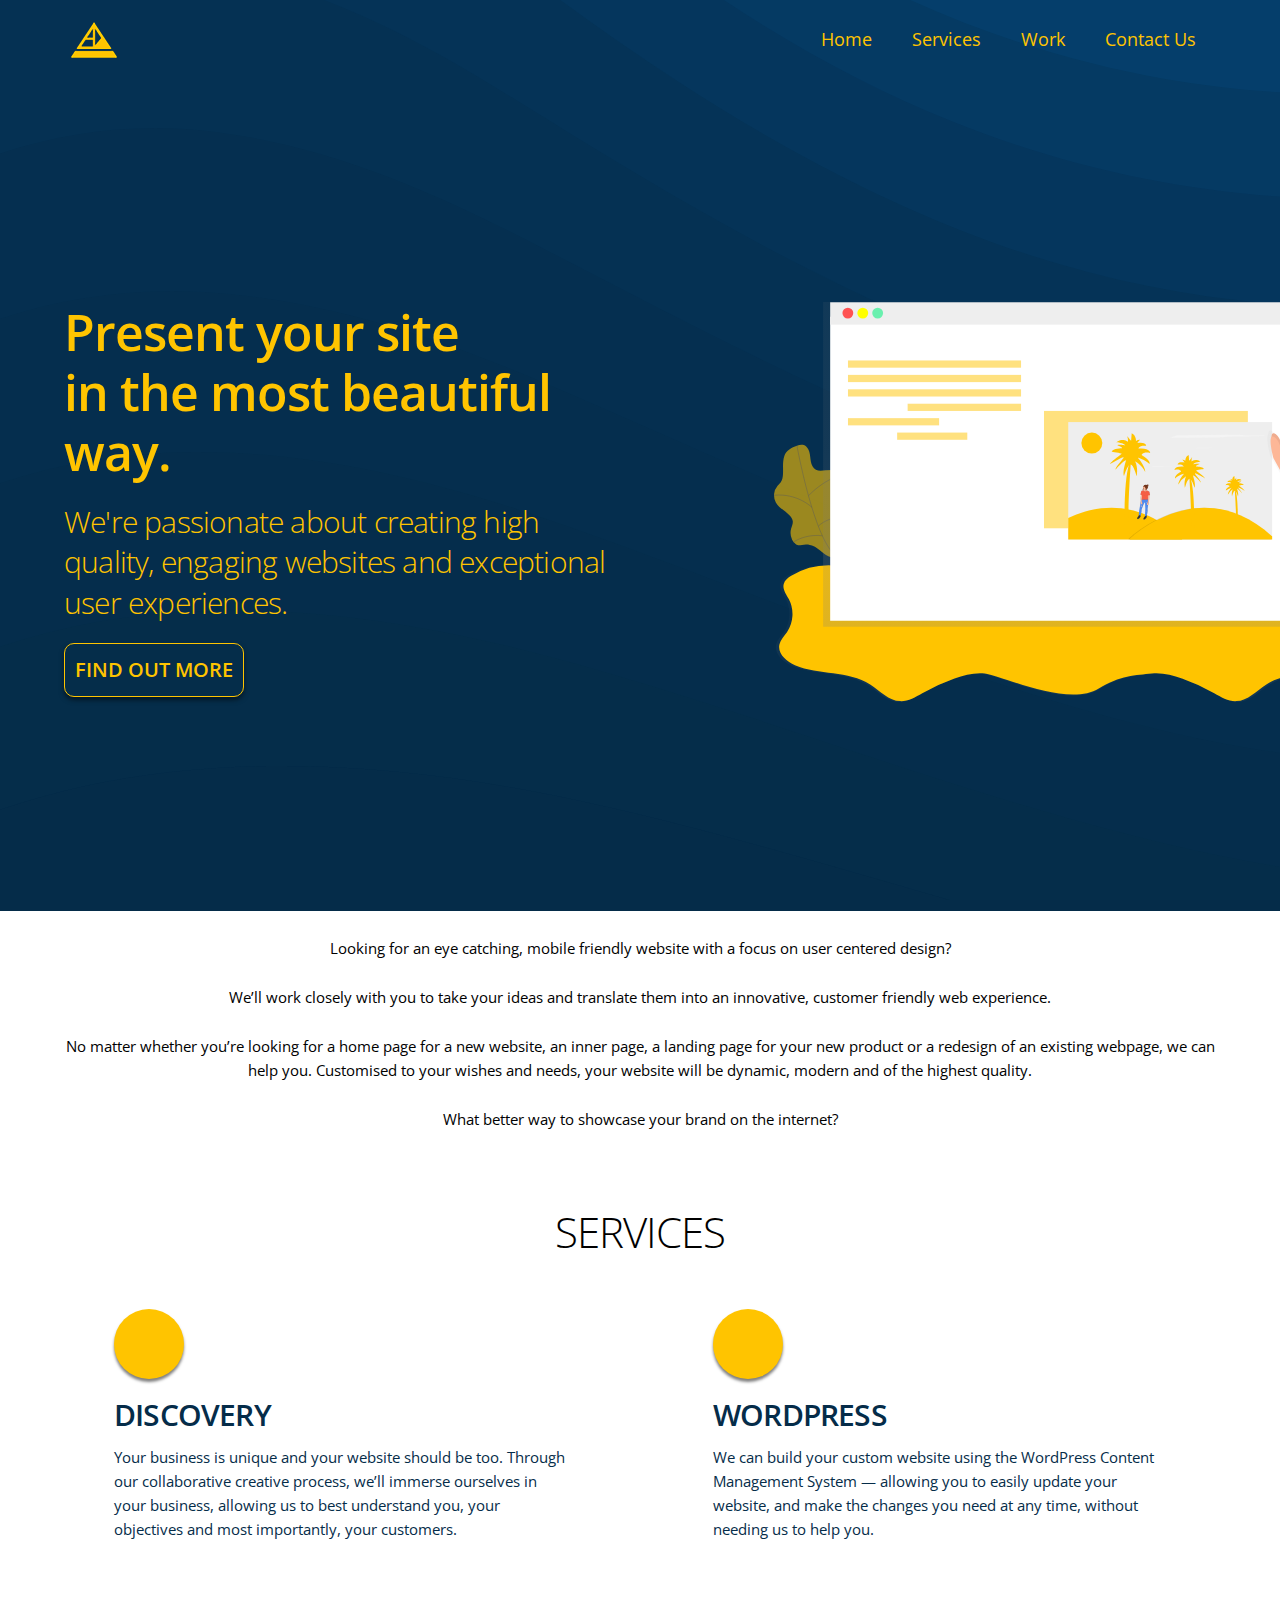
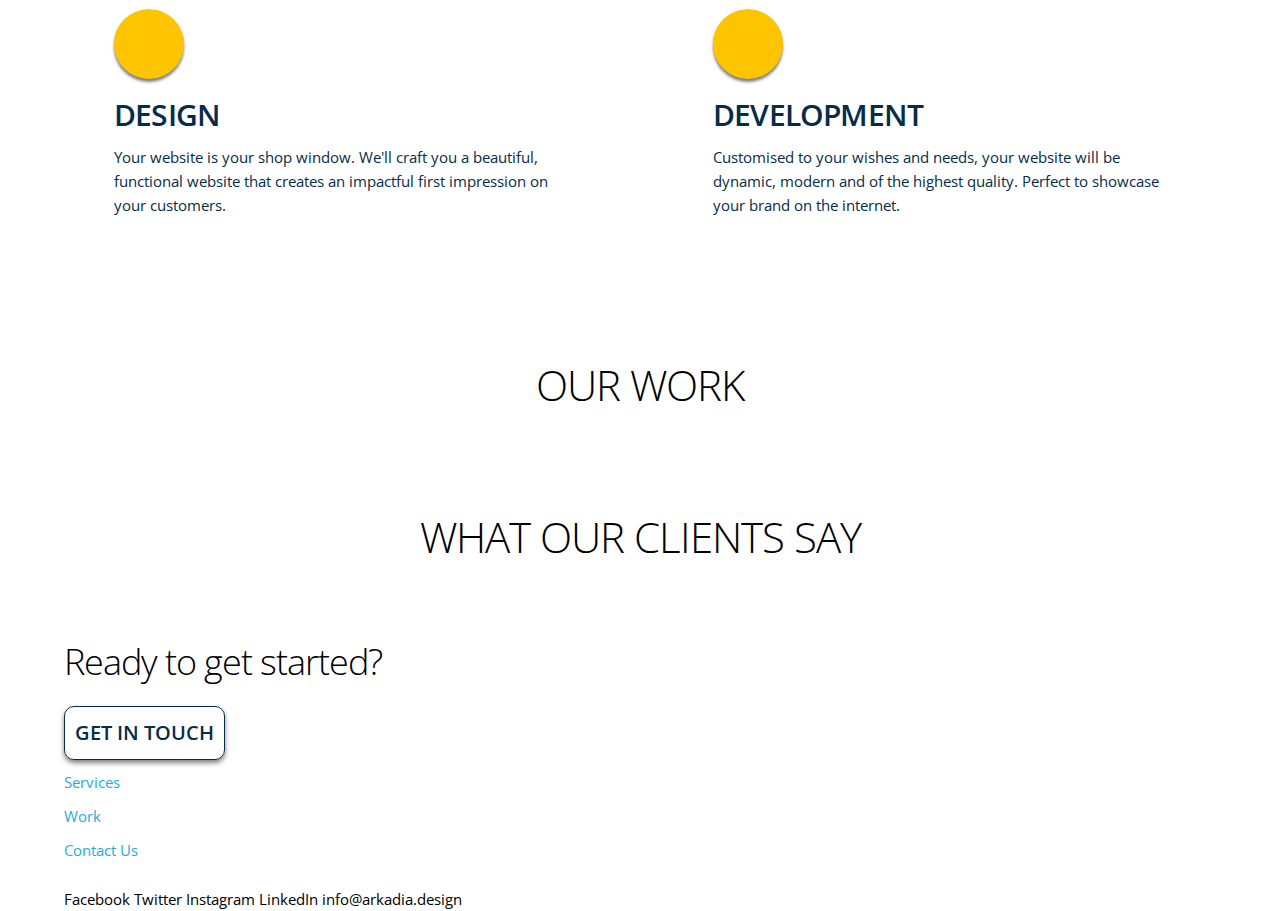
==== index.html @ 357e0230 "Add files via upload" ====
<!DOCTYPE html>
<html lang="">

<head>
   <meta charset="utf-8">
   <meta name="viewport" content="width=device-width, initial-scale=1.0">
   <meta name="description" content="A creative web design service who are passionate about helping you and your business thrive in a digital world.">
   <meta name="author" content="Arkadia Design">
   <link rel="icon" href="img/arkadia_favicon.png">
   <title>Arkadia Design</title>

   <!-- CUSTOM STYLES -->
   <link rel="stylesheet" href="grid-style.css">
   <link rel="stylesheet" href="style.css">
   <!-- CUSTOM FONTS -->
   <link href="https://fonts.googleapis.com/css?family=Open+Sans:300,400,600" rel="stylesheet" type="text/css">
   <!-- CUSTOM ICONS -->
   <link rel="stylesheet" href="https://use.fontawesome.com/releases/v5.8.1/css/all.css" integrity="sha384-50oBUHEmvpQ+1lW4y57PTFmhCaXp0ML5d60M1M7uH2+nqUivzIebhndOJK28anvf" crossorigin="anonymous">
</head>

<body>

   <header>
      <div class="container">
         <a href="#" id="logo" target="_blank">
            <img class="nav-logo" src="img/arkadia_logo_light.png" alt="logo">
         </a>

         <label for="toggle-1" class="toggle-menu">
            <ul>
               <li></li>
               <li></li>
               <li></li>
               <li></li>
            </ul>
         </label>
         <input type="checkbox" id="toggle-1">

         <nav>
            <ul>
               <li><a href="#">Home</a></li>
               <li><a href="#services">Services</a></li>
               <li><a href="#work">Work</a></li>
               <li><a href="#">Contact Us</a></li>
            </ul>
         </nav>
      </div>
   </header>

   <div class="masthead">
      <div class="container">
         <div class="row">
            <div class="masthead-content">
               <div class="one-half column">
                  <h1 class="masthead-title">Present your site <br> in the most beautiful way.</h1>
                  <h4 class="masthead-text">We're passionate about creating high quality, engaging websites and exceptional user experiences. </h4>
                  <a class="button" href="#services">Find out more</a>
               </div>
               <div class="one-half column">
                  <img class="masthead-image" src="img/hero_image.svg" alt="illustration of a woman and a webpage">
               </div>
            </div>
         </div>
      </div>
   </div>

   <section>
      <div class="container">
         <div class="row">
            <div class="section-text twelve columns">
               <p>Looking for an eye catching, mobile friendly website with a focus on user centered design?</p>

               <p>We’ll work closely with you to take your ideas and translate them into an innovative, customer friendly web experience.</p>

               <p>No matter whether you’re looking for a home page for a new website, an inner page, a landing page for your new product or a redesign of an existing webpage, we can help you. Customised to your wishes and needs, your website will be dynamic, modern and of the highest quality.</p>

               <p>What better way to showcase your brand on the internet?</p>
            </div>
         </div>
      </div>
   </section>

   <section id="services">
      <div class="container">
         <h2 class="section-heading">Services</h2>
         <div class="row">
            <div class="one-half column">
               <div class="service-card">
                  <div class="service-icon">
                     <i class="fas fa-lightbulb"></i>
                  </div>
                  <h4 class="service-heading">Discovery</h4>
                  <p class="service-text"> Your business is unique and your website should be too. Through our collaborative creative process, we’ll immerse ourselves in your business, allowing us to best understand you, your objectives and most importantly, your customers.</p>
               </div>
            </div>
            <div class="one-half column">
               <div class="service-card">
                  <div class="service-icon">
                     <i class="fab fa-wordpress-simple"></i>
                  </div>
                  <h4 class="service-heading">WordPress</h4>
                  <p class="service-text">We can build your custom website using the WordPress Content Management System — allowing you to easily update your website, and make the changes you need at any time, without needing us to help you.</p>
               </div>
            </div>
         </div>
         <div class="row">
            <div class="one-half column">
               <div class="service-card">
                  <div class="service-icon">
                     <i class="fas fa-pencil-ruler"></i>
                  </div>
                  <h4 class="service-heading">Design</h4>
                  <p class="service-text"> Your website is your shop window. We'll craft you a beautiful, functional website that creates an impactful first impression on your customers.</p>
               </div>
            </div>
            <div class="one-half column">
               <div class="service-card">
                  <div class="service-icon">
                     <i class="fas fa-laptop-code"></i>
                  </div>
                  <h4 class="service-heading">Development</h4>
                  <p class="service-text">Customised to your wishes and needs, your website will be dynamic, modern and of the highest quality. Perfect to showcase your brand on the internet.</p>
               </div>
            </div>

         </div>
      </div>
   </section>

   <section id="work">
      <div class="container">
         <h2 class="section-heading">Our Work</h2>
      </div>
   </section>

   <section>
      <div class="container">
         <h2 class="section-heading">What our clients say</h2>
      </div>
   </section>

   <div class="container">
      <div class="row">
         <h3>Ready to get started?</h3>
         <a class="button btn-dark" href="#">Get in touch</a>
      </div>
   </div>

   <footer class="container">
      <ul>
         <li><a href="#services">Services</a></li>
         <li><a href="#work">Work</a></li>
         <li><a href="#">Contact Us</a></li>
      </ul>

      Facebook
      Twitter
      Instagram
      LinkedIn
      info@arkadia.design
   </footer>

</body></html>
---- grid-style.css ----
/* Grid
–––––––––––––––––––––––––––––––––––––––––––––––––– */
.container {
   position: relative;
   width: 100%;
   max-width: 1600px;
   margin: auto;
   padding: 3vw;
   -webkit-box-sizing: border-box;
   box-sizing: border-box;
}

.column,
.columns {
   width: 100%;
   float: left;
   -webkit-box-sizing: border-box;
   box-sizing: border-box;
}

/* For devices larger than 400px */
@media (min-width: 400px) {
   .container {
      width: 80%;
      padding: 0;
   }
}

/* For devices larger than 550px */
@media (min-width: 550px) {
   .container {
      width: 90%;
   }

   .column,
   .columns {
      margin-left: 4%;
   }

   .column:first-child,
   .columns:first-child {
      margin-left: 0;
   }

   .one.column,
   .one.columns {
      width: 4.66666666667%;
   }

   .two.columns {
      width: 13.3333333333%;
   }

   .three.columns {
      width: 22%;
   }

   .four.columns {
      width: 30.6666666667%;
   }

   .five.columns {
      width: 39.3333333333%;
   }

   .six.columns {
      width: 48%;
   }

   .seven.columns {
      width: 56.6666666667%;
   }

   .eight.columns {
      width: 65.3333333333%;
   }

   .nine.columns {
      width: 74.0%;
   }

   .ten.columns {
      width: 82.6666666667%;
   }

   .eleven.columns {
      width: 91.3333333333%;
   }

   .twelve.columns {
      width: 100%;
      margin-left: 0;
   }

   .one-third.column {
      width: 30.6666666667%;
   }

   .two-thirds.column {
      width: 65.3333333333%;
   }

   .one-half.column {
      width: 48%;
   }

   /* Offsets */
   .offset-by-one.column,
   .offset-by-one.columns {
      margin-left: 8.66666666667%;
   }

   .offset-by-two.column,
   .offset-by-two.columns {
      margin-left: 17.3333333333%;
   }

   .offset-by-three.column,
   .offset-by-three.columns {
      margin-left: 26%;
   }

   .offset-by-four.column,
   .offset-by-four.columns {
      margin-left: 34.6666666667%;
   }

   .offset-by-five.column,
   .offset-by-five.columns {
      margin-left: 43.3333333333%;
   }

   .offset-by-six.column,
   .offset-by-six.columns {
      margin-left: 52%;
   }

   .offset-by-seven.column,
   .offset-by-seven.columns {
      margin-left: 60.6666666667%;
   }

   .offset-by-eight.column,
   .offset-by-eight.columns {
      margin-left: 69.3333333333%;
   }

   .offset-by-nine.column,
   .offset-by-nine.columns {
      margin-left: 78.0%;
   }

   .offset-by-ten.column,
   .offset-by-ten.columns {
      margin-left: 86.6666666667%;
   }

   .offset-by-eleven.column,
   .offset-by-eleven.columns {
      margin-left: 95.3333333333%;
   }

   .offset-by-one-third.column,
   .offset-by-one-third.columns {
      margin-left: 34.6666666667%;
   }

   .offset-by-two-thirds.column,
   .offset-by-two-thirds.columns {
      margin-left: 69.3333333333%;
   }

   .offset-by-one-half.column,
   .offset-by-one-half.columns {
      margin-left: 52%;
   }

}

/* Base Styles
–––––––––––––––––––––––––––––––––––––––––––––––––– */
/* NOTE
html is set to 62.5% so that all the REM measurements throughout Skeleton
are based on 10px sizing. So basically 1.5rem = 15px :) */
html {
   font-size: 62.5%;
}

body {
   font-size: 1.5em;
   /* currently ems cause chrome bug misinterpreting rems on body element */
   line-height: 1.6;
   font-weight: 400;
}

/* Typography
–––––––––––––––––––––––––––––––––––––––––––––––––– */
h1,
h2,
h3,
h4,
h5,
h6 {
   margin-top: 0;
   margin-bottom: 2rem;
   font-weight: 300;
}

h1 {
   font-size: 4.0rem;
   line-height: 1.2;
   letter-spacing: -.1rem;
}

h2 {
   font-size: 3.6rem;
   line-height: 1.25;
   letter-spacing: -.1rem;
}

h3 {
   font-size: 3.0rem;
   line-height: 1.3;
   letter-spacing: -.1rem;
}

h4 {
   font-size: 2.4rem;
   line-height: 1.35;
   letter-spacing: -.08rem;
}

h5 {
   font-size: 1.8rem;
   line-height: 1.5;
   letter-spacing: -.05rem;
}

h6 {
   font-size: 1.5rem;
   line-height: 1.6;
   letter-spacing: 0;
}

/* Larger than phablet */
@media (min-width: 550px) {
   h1 {
      font-size: 5.0rem;
   }

   h2 {
      font-size: 4.2rem;
   }

   h3 {
      font-size: 3.6rem;
   }

   h4 {
      font-size: 3.0rem;
   }

   h5 {
      font-size: 2.4rem;
   }

   h6 {
      font-size: 1.5rem;
   }
}

p {
   margin-top: 0;
}


/* Links
–––––––––––––––––––––––––––––––––––––––––––––––––– */
a {
   color: #1EAEDB;
}

a:hover {
   color: #0FA0CE;
}


/* Buttons
–––––––––––––––––––––––––––––––––––––––––––––––––– */
.button,
button,
input[type="submit"],
input[type="reset"],
input[type="button"] {
   display: inline-block;
   padding: 10px;
   text-align: center;
   font-size: 2rem;
   font-weight: 600;
   text-transform: uppercase;
   text-decoration: none;
   border-radius: 10px;
   border: 1px solid #ffc400;
   cursor: pointer;
   -webkit-box-sizing: border-box;
   box-sizing: border-box;
}

.button:hover,
button:hover,
input[type="submit"]:hover,
input[type="reset"]:hover,
input[type="button"]:hover,
.button:focus,
button:focus,
input[type="submit"]:focus,
input[type="reset"]:focus,
input[type="button"]:focus {
   outline: 0;
   -webkit-transition: all 0.5s ease 0s;
   transition: all 0.5s ease 0s;
}

/* Forms
–––––––––––––––––––––––––––––––––––––––––––––––––– */
input[type="email"],
input[type="number"],
input[type="search"],
input[type="text"],
input[type="tel"],
input[type="url"],
input[type="password"],
textarea,
select {
   height: 38px;
   padding: 6px 10px;
   /* The 6px vertically centers text on FF, ignored by Webkit */
   background-color: #fff;
   border: 1px solid #D1D1D1;
   border-radius: 4px;
   -webkit-box-shadow: none;
   box-shadow: none;
   -webkit-box-sizing: border-box;
   box-sizing: border-box;
}

/* Removes awkward default styles on some inputs for iOS */
input[type="email"],
input[type="number"],
input[type="search"],
input[type="text"],
input[type="tel"],
input[type="url"],
input[type="password"],
textarea {
   -webkit-appearance: none;
   -moz-appearance: none;
   appearance: none;
}

textarea {
   min-height: 65px;
   padding-top: 6px;
   padding-bottom: 6px;
}

input[type="email"]:focus,
input[type="number"]:focus,
input[type="search"]:focus,
input[type="text"]:focus,
input[type="tel"]:focus,
input[type="url"]:focus,
input[type="password"]:focus,
textarea:focus,
select:focus {
   border: 1px solid #33C3F0;
   outline: 0;
}

label,
legend {
   display: block;
   margin-bottom: .5rem;
   font-weight: 600;
}

fieldset {
   padding: 0;
   border-width: 0;
}

input[type="checkbox"],
input[type="radio"] {
   display: inline;
}

label > .label-body {
   display: inline-block;
   margin-left: .5rem;
   font-weight: normal;
}


/* Lists
–––––––––––––––––––––––––––––––––––––––––––––––––– */
ul {
   list-style: circle inside;
}

ol {
   list-style: decimal inside;
}

ol,
ul {
   padding-left: 0;
   margin-top: 0;
}

ul ul,
ul ol,
ol ol,
ol ul {
   margin: 1.5rem 0 1.5rem 3rem;
   font-size: 90%;
}

li {
   margin-bottom: 1rem;
}

/* Code
–––––––––––––––––––––––––––––––––––––––––––––––––– */
code {
   padding: .2rem .5rem;
   margin: 0 .2rem;
   font-size: 90%;
   white-space: nowrap;
   background: #F1F1F1;
   border: 1px solid #E1E1E1;
   border-radius: 4px;
}

pre > code {
   display: block;
   padding: 1rem 1.5rem;
   white-space: pre;
}

/* Tables
–––––––––––––––––––––––––––––––––––––––––––––––––– */
th,
td {
   padding: 12px 15px;
   text-align: left;
   border-bottom: 1px solid #E1E1E1;
}

th:first-child,
td:first-child {
   padding-left: 0;
}

th:last-child,
td:last-child {
   padding-right: 0;
}

/* Spacing
–––––––––––––––––––––––––––––––––––––––––––––––––– */
button,
.button {
   margin-bottom: 1rem;
}

input,
textarea,
select,
fieldset {
   margin-bottom: 1.5rem;
}

pre,
blockquote,
dl,
figure,
table,
p,
ul,
ol,
form {
   margin-bottom: 2.5rem;
}

/* Utilities
–––––––––––––––––––––––––––––––––––––––––––––––––– */
.u-full-width {
   width: 100%;
   -webkit-box-sizing: border-box;
   box-sizing: border-box;
}

.u-max-full-width {
   max-width: 100%;
   -webkit-box-sizing: border-box;
   box-sizing: border-box;
}

.u-pull-right {
   float: right;
}

.u-pull-left {
   float: left;
}

/* Misc
–––––––––––––––––––––––––––––––––––––––––––––––––– */
hr {
   margin-top: 3rem;
   margin-bottom: 3rem;
   border-width: 0;
   border-top: 5px solid #052c49;
}

/* Clearing
–––––––––––––––––––––––––––––––––––––––––––––––––– */

/* Self Clearing Goodness */
.container:after,
.row:after,
.u-cf {
   content: "";
   display: table;
   clear: both;
}

/* Media Queries
–––––––––––––––––––––––––––––––––––––––––––––––––– */
/*
Note: The best way to structure the use of media queries is to create the queries
near the relevant code. For example, if you wanted to change the styles for buttons
on small devices, paste the mobile query code up in the buttons section and style it
there.
*/

/* Larger than mobile */
@media (min-width: 400px) {}

/* Larger than phablet (also point when grid becomes active) */
@media (min-width: 550px) {}

/* Larger than tablet */
@media (min-width: 750px) {}

/* Larger than desktop */
@media (min-width: 1000px) {}

/* Larger than Desktop HD */
@media (min-width: 1200px) {}
---- style.css ----
:root {
   --background-color: #052c49;
   --primary-color: #FFC400;
   --nav-color-primary: #FFC400;
   --nav-color-secondary: #052c49;
}

body,
html {
   /*   background-color: var(--background-color);*/
   font-family: 'Open Sans', sans-serif;
   height: 100%;
   margin: 0;
}

* {
   text-decoration: none;
   list-style: none;
   margin: 0;
   padding: 0;
   outline: none;
}

body {
   margin: 0;
   padding: 0;
}

.button {
   background-color: transparent;
   color: var(--primary-color);
   -webkit-box-shadow: 0 3px 5px 0 rgba(0, 0, 0, .5);
   box-shadow: 0 3px 5px 0 rgba(0, 0, 0, .5);
}

.button:hover {
   background-color: var(--primary-color);
   color: var(--background-color);
}

.btn-dark {
   border-color: var(--background-color);
   background-color: transparent;
   color: var(--background-color);
}

.btn-dark:hover {
   background-color: var(--background-color);
   color: var(--primary-color);
}

header {
   height: 8%;
   width: 100%;
   display: table;
   background-color: #052c49;
   background-image: url("data:image/svg+xml,%3Csvg xmlns='http://www.w3.org/2000/svg' width='100%25' height='100%25' viewBox='0 0 1600 800'%3E%3Cg fill-opacity='0.09'%3E%3Cpath fill='%23063050' d='M486 705.8c-109.3-21.8-223.4-32.2-335.3-19.4C99.5 692.1 49 703 0 719.8V800h843.8c-115.9-33.2-230.8-68.1-347.6-92.2C492.8 707.1 489.4 706.5 486 705.8z'/%3E%3Cpath fill='%23063557' d='M1600 0H0v719.8c49-16.8 99.5-27.8 150.7-33.5c111.9-12.7 226-2.4 335.3 19.4c3.4 0.7 6.8 1.4 10.2 2c116.8 24 231.7 59 347.6 92.2H1600V0z'/%3E%3Cpath fill='%2307395f' d='M478.4 581c3.2 0.8 6.4 1.7 9.5 2.5c196.2 52.5 388.7 133.5 593.5 176.6c174.2 36.6 349.5 29.2 518.6-10.2V0H0v574.9c52.3-17.6 106.5-27.7 161.1-30.9C268.4 537.4 375.7 554.2 478.4 581z'/%3E%3Cpath fill='%23073d66' d='M0 0v429.4c55.6-18.4 113.5-27.3 171.4-27.7c102.8-0.8 203.2 22.7 299.3 54.5c3 1 5.9 2 8.9 3c183.6 62 365.7 146.1 562.4 192.1c186.7 43.7 376.3 34.4 557.9-12.6V0H0z'/%3E%3Cpath fill='%2308426e' d='M181.8 259.4c98.2 6 191.9 35.2 281.3 72.1c2.8 1.1 5.5 2.3 8.3 3.4c171 71.6 342.7 158.5 531.3 207.7c198.8 51.8 403.4 40.8 597.3-14.8V0H0v283.2C59 263.6 120.6 255.7 181.8 259.4z'/%3E%3Cpath fill='%23094a7c' d='M1600 0H0v136.3c62.3-20.9 127.7-27.5 192.2-19.2c93.6 12.1 180.5 47.7 263.3 89.6c2.6 1.3 5.1 2.6 7.7 3.9c158.4 81.1 319.7 170.9 500.3 223.2c210.5 61 430.8 49 636.6-16.6V0z'/%3E%3Cpath fill='%230a538a' d='M454.9 86.3C600.7 177 751.6 269.3 924.1 325c208.6 67.4 431.3 60.8 637.9-5.3c12.8-4.1 25.4-8.4 38.1-12.9V0H288.1c56 21.3 108.7 50.6 159.7 82C450.2 83.4 452.5 84.9 454.9 86.3z'/%3E%3Cpath fill='%230b5c99' d='M1600 0H498c118.1 85.8 243.5 164.5 386.8 216.2c191.8 69.2 400 74.7 595 21.1c40.8-11.2 81.1-25.2 120.3-41.7V0z'/%3E%3Cpath fill='%230c65a8' d='M1397.5 154.8c47.2-10.6 93.6-25.3 138.6-43.8c21.7-8.9 43-18.8 63.9-29.5V0H643.4c62.9 41.7 129.7 78.2 202.1 107.4C1020.4 178.1 1214.2 196.1 1397.5 154.8z'/%3E%3Cpath fill='%230d6eb7' d='M1315.3 72.4c75.3-12.6 148.9-37.1 216.8-72.4h-723C966.8 71 1144.7 101 1315.3 72.4z'/%3E%3C/g%3E%3C/svg%3E");
   background-attachment: fixed;
   background-size: cover;
}

nav {
   width: auto;
   float: right;
}

.nav-logo {
   padding-top: 10px;
}

nav ul {
   display: table;
   float: right;
   margin: 0;
}

nav ul li {
   float: left;
   margin: 0;
}

nav ul li:last-child {
   padding-right: 0;
}

nav ul li a {
   color: var(--nav-color-primary);
   font-size: 18px;
   padding: 25px 20px;
   display: inline-block;
   -webkit-transition: all 0.5s ease 0s;
   transition: all 0.5s ease 0s;
}

nav ul li a:hover {
   background-color: var(--nav-color-primary);
   color: var(--nav-color-secondary);
   -webkit-transition: all 0.5s ease 0s;
   transition: all 0.5s ease 0s;
}

nav ul li a:hover i {
   color: var(--nav-color-secondary);
   -webkit-transition: all 0.5s ease 0s;
   transition: all 0.5s ease 0s;
}

nav ul li a i {
   padding-right: 10px;
   color: var(--nav-color-primary);
   -webkit-transition: all 0.5s ease 0s;
   transition: all 0.5s ease 0s;
}

.toggle-menu ul {
   display: table;
   width: 25px;
}

.toggle-menu ul li {
   width: 100%;
   height: 3px;
   background-color: var(--nav-color-primary);
   margin-bottom: 4px;
}

.toggle-menu ul li:last-child {
   margin-bottom: 0;
}

input[type=checkbox],
label {
   display: none;
}

@media only screen and (max-width: 980px) {
   header {
      padding: 20px 0;
   }

   .nav-logo {
      padding-left: 0;
      padding-top: 0;
   }

   input[type=checkbox] {
      position: absolute;
      top: -9999px;
      left: -9999px;
      background: none;
   }

   input[type=checkbox]:focus {
      background: none;
   }

   label {
      float: right;
      padding: 8px 10px;
      display: inline-block;
      cursor: pointer;
   }

   input[type=checkbox]:checked ~ nav {
      display: block;
   }

   nav {
      display: none;
      position: absolute;
      right: 0;
      top: 53px;
      background-color: var(--nav-color-primary);
      padding: 0;
      z-index: 99;
   }

   nav ul {
      width: auto;
   }

   nav ul li {
      float: none;
      padding: 0px;
      width: 100%;
      display: table;
   }

   nav ul li a {
      color: var(--background-color);
      font-size: 15px;
      padding: 10px 20px;
      display: block;
      border-bottom: 1px solid rgba(225, 225, 225, 0.1);
   }
}

@media only screen and (max-width: 360px) {

   nav {
      top: 47px;
   }
}

/* MASTHEAD */
.masthead {
   background-color: var(--background-color);
   height: 92.5%;
   background-color: #052c49;
   background-image: url("data:image/svg+xml,%3Csvg xmlns='http://www.w3.org/2000/svg' width='100%25' height='100%25' viewBox='0 0 1600 800'%3E%3Cg fill-opacity='0.09'%3E%3Cpath fill='%23063050' d='M486 705.8c-109.3-21.8-223.4-32.2-335.3-19.4C99.5 692.1 49 703 0 719.8V800h843.8c-115.9-33.2-230.8-68.1-347.6-92.2C492.8 707.1 489.4 706.5 486 705.8z'/%3E%3Cpath fill='%23063557' d='M1600 0H0v719.8c49-16.8 99.5-27.8 150.7-33.5c111.9-12.7 226-2.4 335.3 19.4c3.4 0.7 6.8 1.4 10.2 2c116.8 24 231.7 59 347.6 92.2H1600V0z'/%3E%3Cpath fill='%2307395f' d='M478.4 581c3.2 0.8 6.4 1.7 9.5 2.5c196.2 52.5 388.7 133.5 593.5 176.6c174.2 36.6 349.5 29.2 518.6-10.2V0H0v574.9c52.3-17.6 106.5-27.7 161.1-30.9C268.4 537.4 375.7 554.2 478.4 581z'/%3E%3Cpath fill='%23073d66' d='M0 0v429.4c55.6-18.4 113.5-27.3 171.4-27.7c102.8-0.8 203.2 22.7 299.3 54.5c3 1 5.9 2 8.9 3c183.6 62 365.7 146.1 562.4 192.1c186.7 43.7 376.3 34.4 557.9-12.6V0H0z'/%3E%3Cpath fill='%2308426e' d='M181.8 259.4c98.2 6 191.9 35.2 281.3 72.1c2.8 1.1 5.5 2.3 8.3 3.4c171 71.6 342.7 158.5 531.3 207.7c198.8 51.8 403.4 40.8 597.3-14.8V0H0v283.2C59 263.6 120.6 255.7 181.8 259.4z'/%3E%3Cpath fill='%23094a7c' d='M1600 0H0v136.3c62.3-20.9 127.7-27.5 192.2-19.2c93.6 12.1 180.5 47.7 263.3 89.6c2.6 1.3 5.1 2.6 7.7 3.9c158.4 81.1 319.7 170.9 500.3 223.2c210.5 61 430.8 49 636.6-16.6V0z'/%3E%3Cpath fill='%230a538a' d='M454.9 86.3C600.7 177 751.6 269.3 924.1 325c208.6 67.4 431.3 60.8 637.9-5.3c12.8-4.1 25.4-8.4 38.1-12.9V0H288.1c56 21.3 108.7 50.6 159.7 82C450.2 83.4 452.5 84.9 454.9 86.3z'/%3E%3Cpath fill='%230b5c99' d='M1600 0H498c118.1 85.8 243.5 164.5 386.8 216.2c191.8 69.2 400 74.7 595 21.1c40.8-11.2 81.1-25.2 120.3-41.7V0z'/%3E%3Cpath fill='%230c65a8' d='M1397.5 154.8c47.2-10.6 93.6-25.3 138.6-43.8c21.7-8.9 43-18.8 63.9-29.5V0H643.4c62.9 41.7 129.7 78.2 202.1 107.4C1020.4 178.1 1214.2 196.1 1397.5 154.8z'/%3E%3Cpath fill='%230d6eb7' d='M1315.3 72.4c75.3-12.6 148.9-37.1 216.8-72.4h-723C966.8 71 1144.7 101 1315.3 72.4z'/%3E%3C/g%3E%3C/svg%3E");
   background-attachment: fixed;
   background-size: cover;
   /* background by SVGBackgrounds.com */
}

.masthead .row {
   padding-top: 50px;
}

.masthead-content {
   padding-top: 15%;
}

.masthead-title {
   font-weight: 600;
   color: var(--primary-color);
}

.masthead-text {
   color: var(--primary-color);
}

.masthead-image {
   margin-left: 20%;
   height: 400px;
}

/* SECTION */
section {
   width: 100%;
   padding-top: 25px;
   padding-bottom: 25px;
}

.section-heading {
   text-transform: uppercase;
   margin-bottom: 50px;
   text-align: center;
}

.section-text {
   text-align: center;
}

/* SERVICES */
.service-card {
   margin-bottom: 50px;
   padding: 0 50px;
   min-height: 250px;
   text-align: left;
}

.service-heading {
   color: var(--background-color);
   font-weight: 600;
   margin-top: 1rem;
   margin-bottom: 1rem;
   text-transform: uppercase;
}

.service-text {
   color: var(--background-color);
   margin: 0;
   padding: 0;
}

.service-icon {
   background-color: var(--primary-color);
   -webkit-box-shadow: 0 3px 3px 0 rgba(0, 0, 0, 0.5);
   box-shadow: 0 3px 3px 0 rgba(0, 0, 0, 0.5);
   border-radius: 50%;
   color: var(--background-color);
   display: inline-block;
   font-size: 3.5rem;
   height: 7rem;
   line-height: 7rem;
   width: 7rem;
   text-align: center;
}
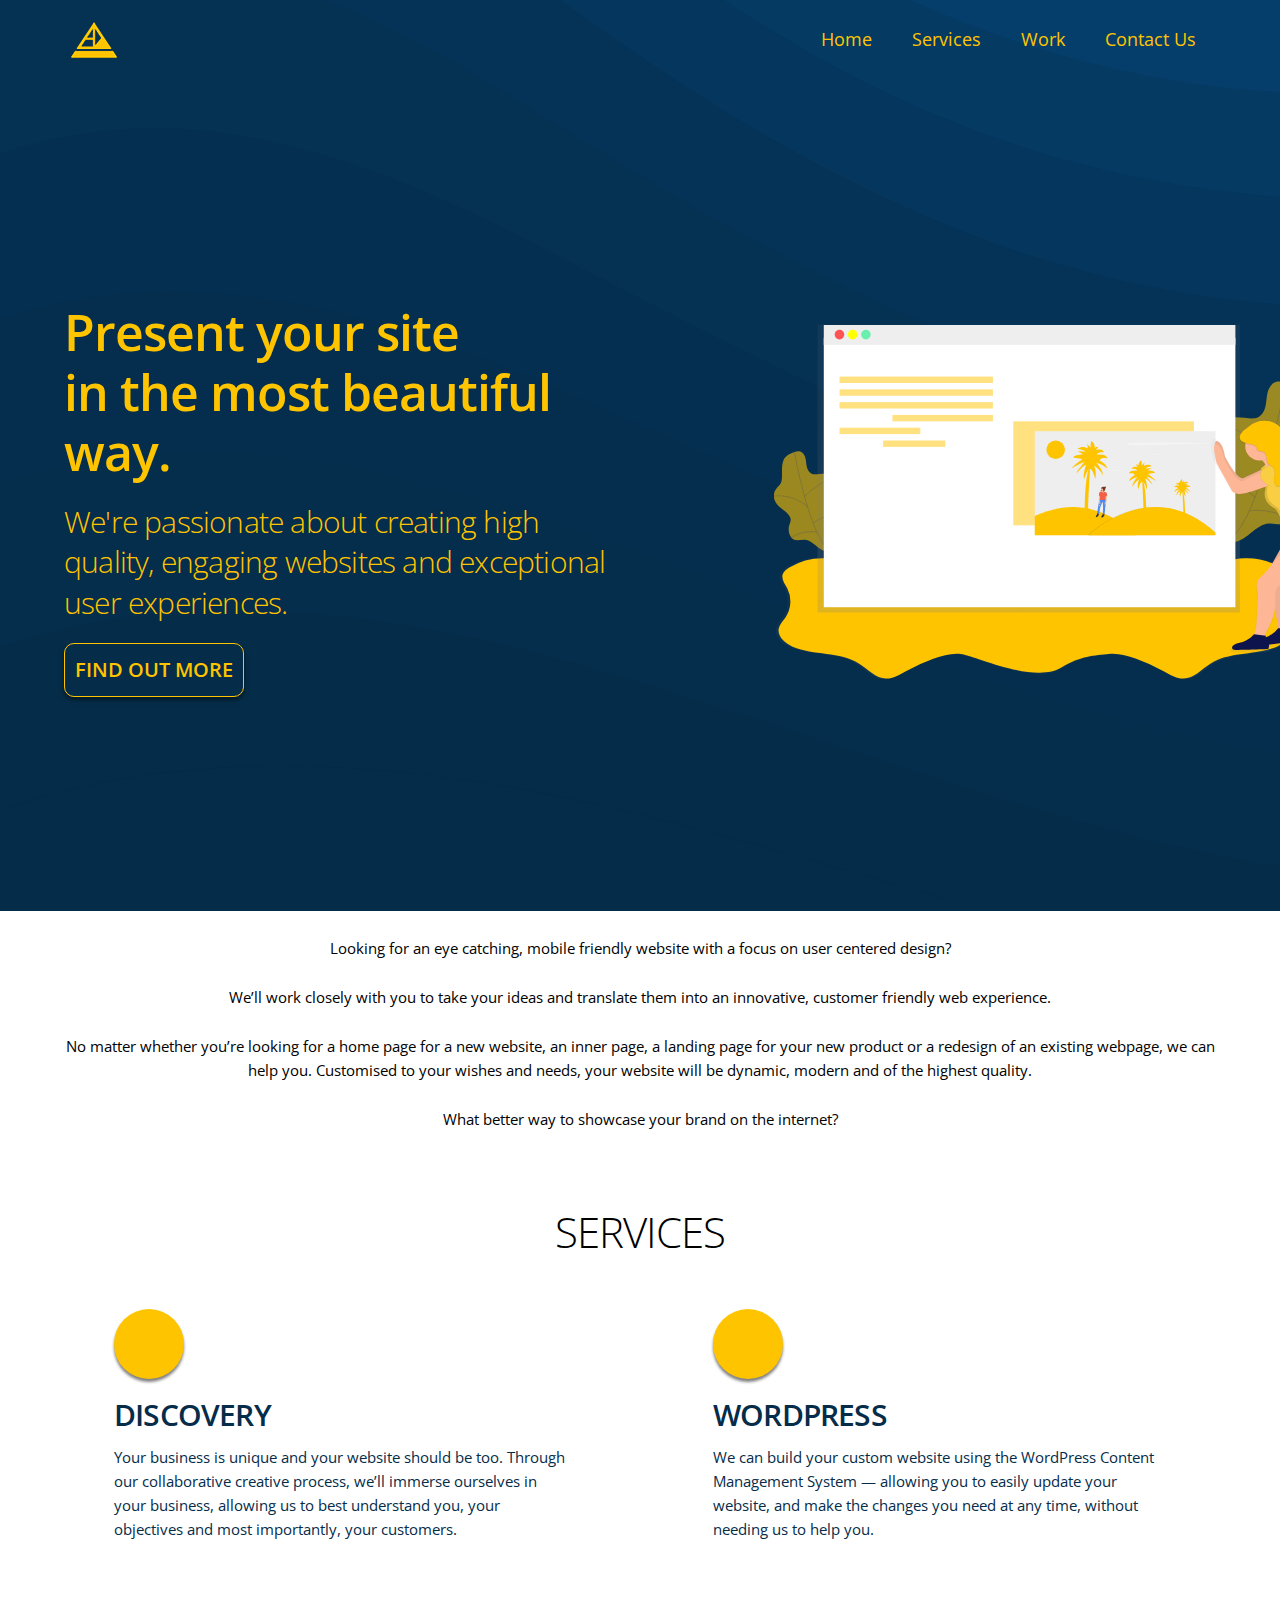
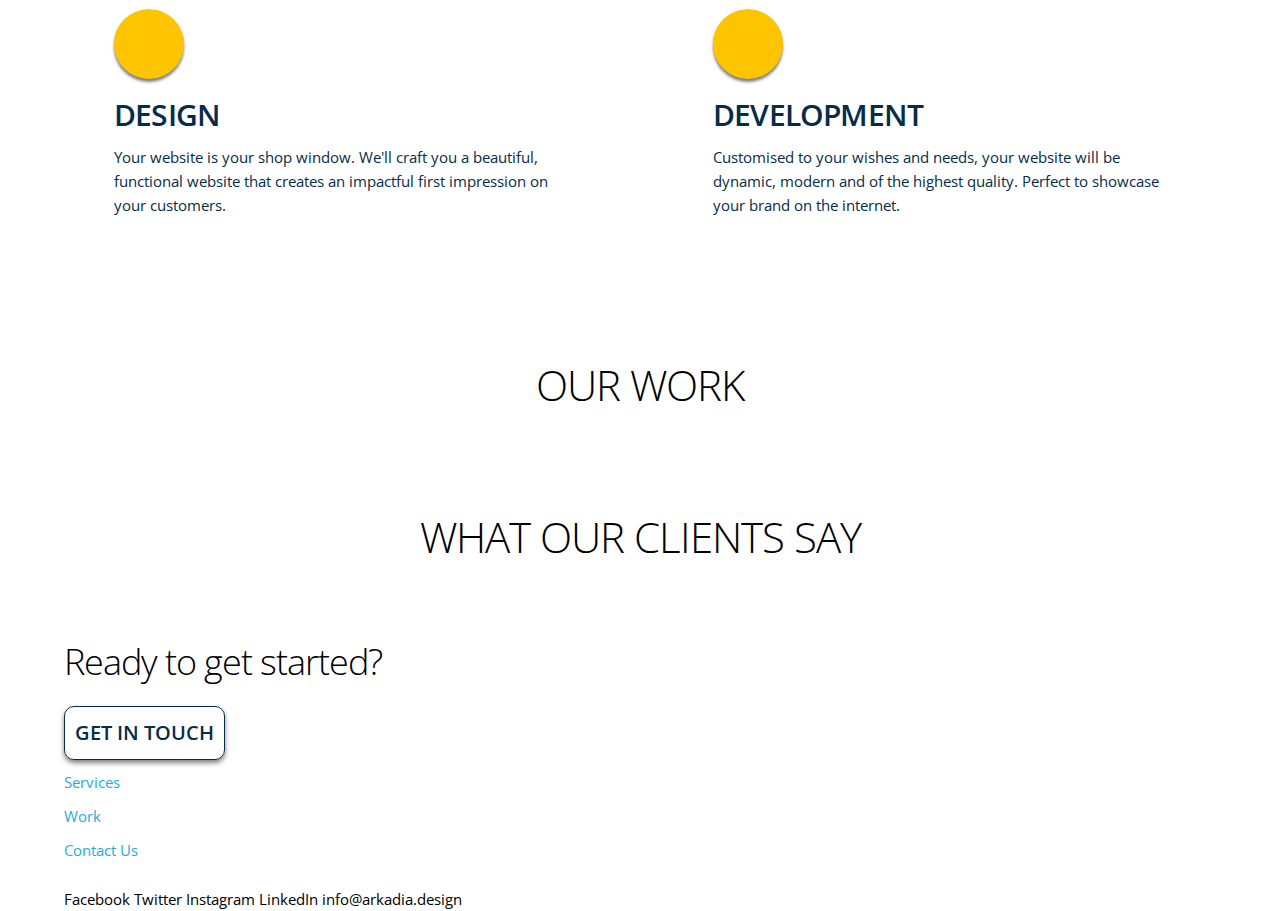
==== commit 31c1d4bb: "Update index.html" ====
--- a/index.html
+++ b/index.html
@@ -57,7 +57,7 @@
                   <a class="button" href="#services">Find out more</a>
                </div>
                <div class="one-half column">
-                  <img class="masthead-image" src="img/hero_image.svg" alt="illustration of a woman and a webpage">
+                 <img class="masthead-image u-max-full-width" src="img/hero_image.svg" alt="illustration of a woman and a webpage">
                </div>
             </div>
          </div>
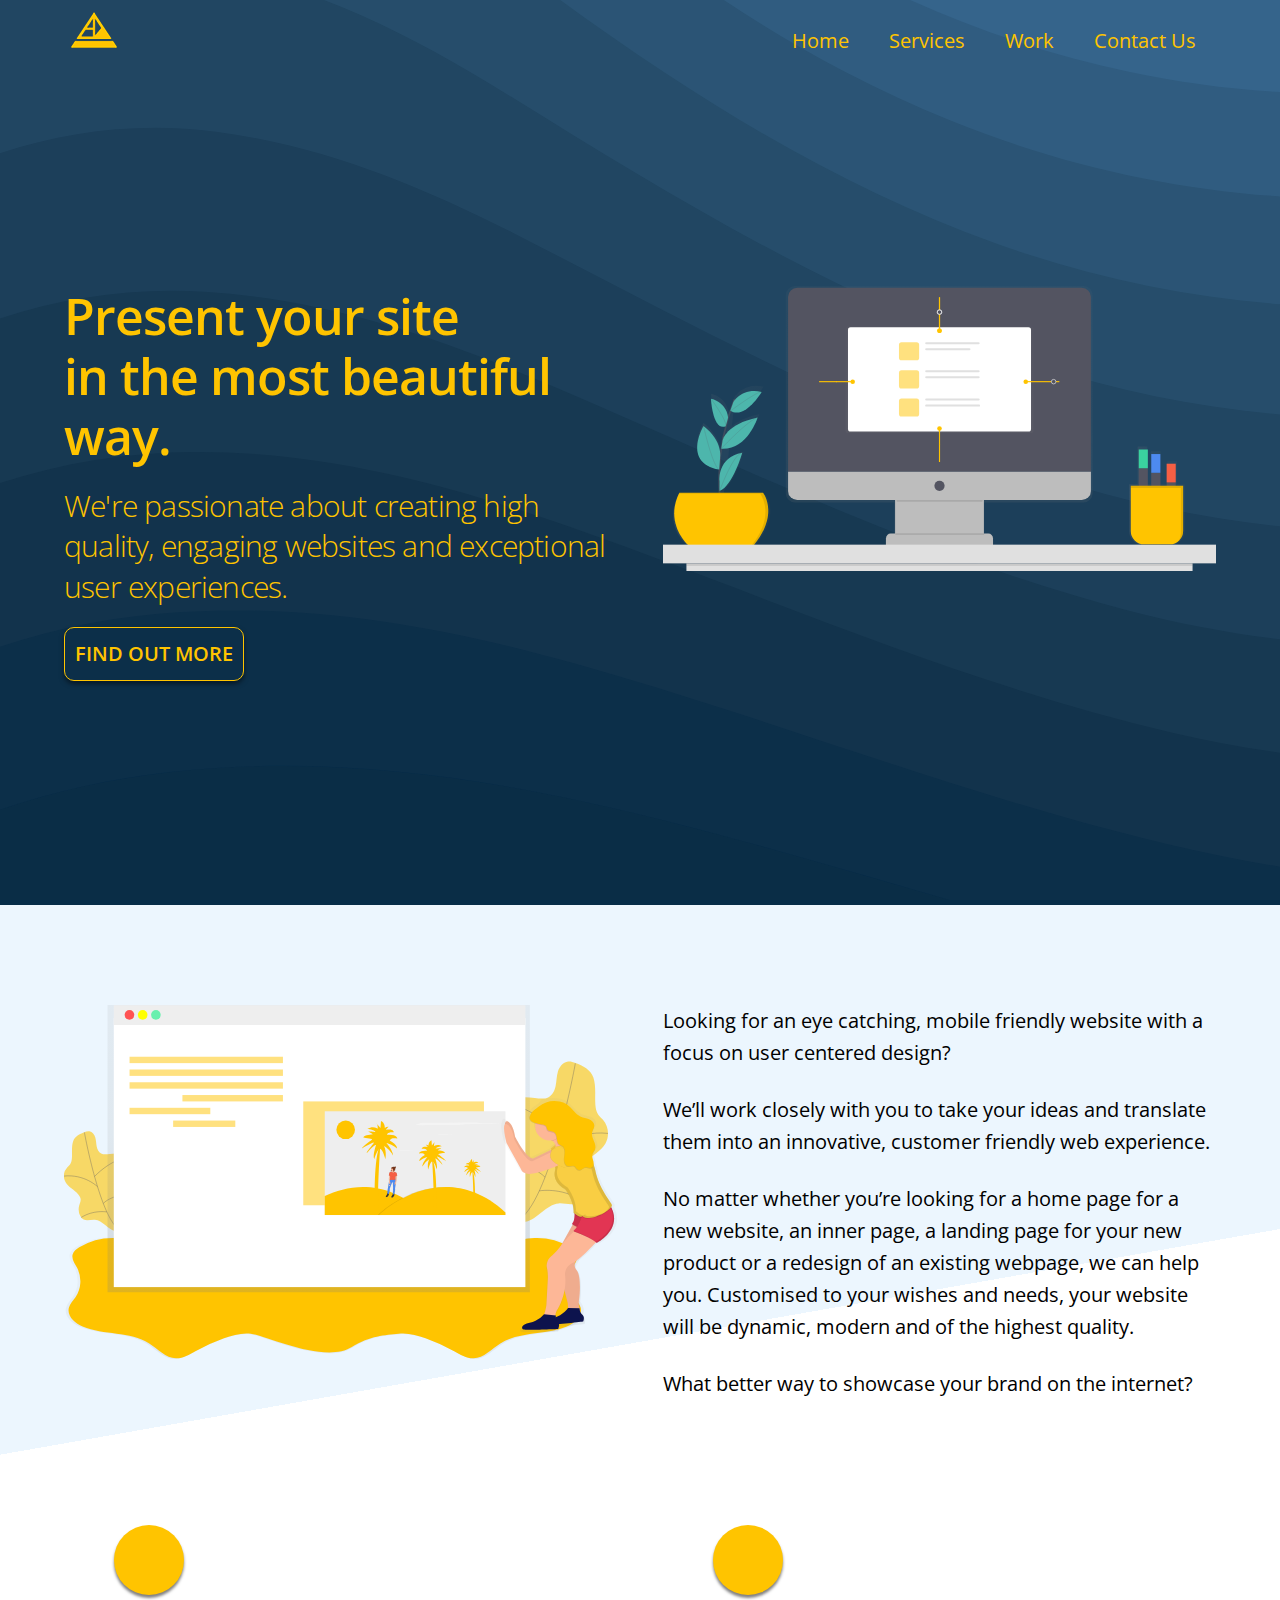
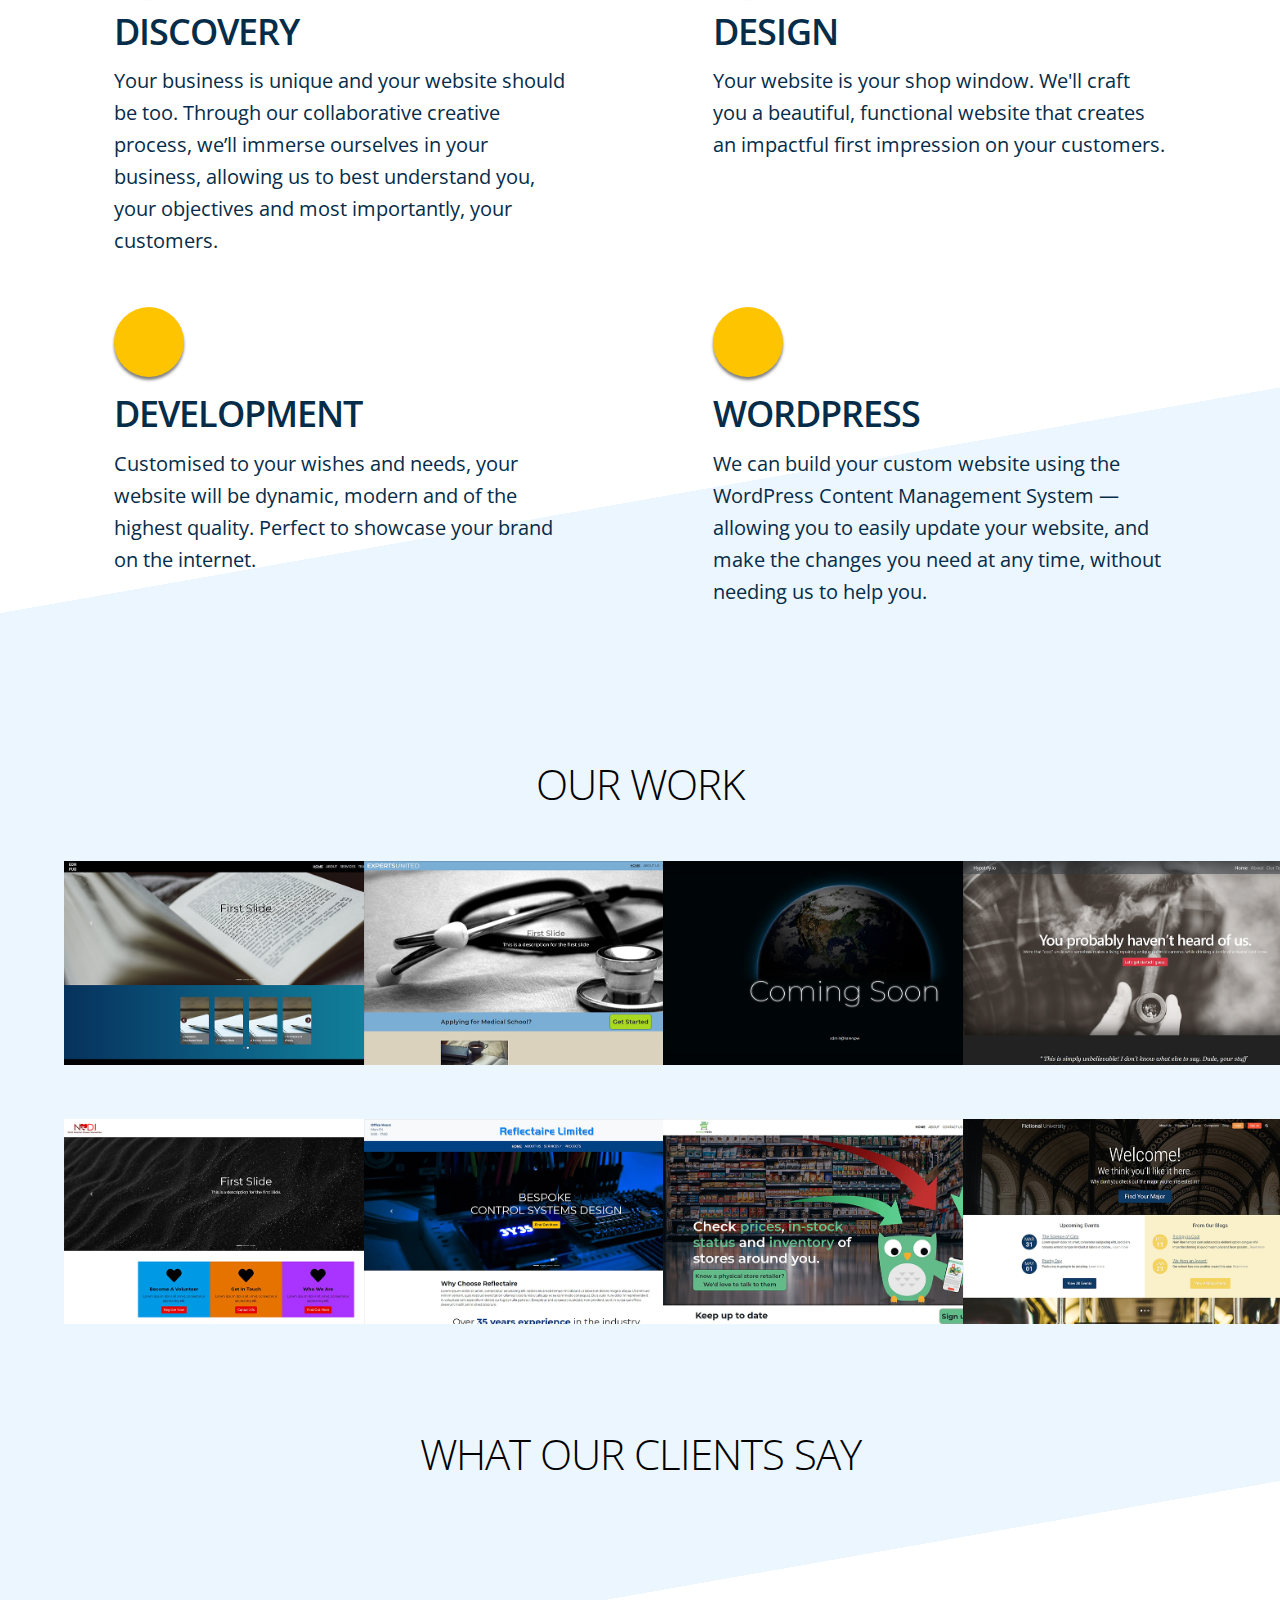
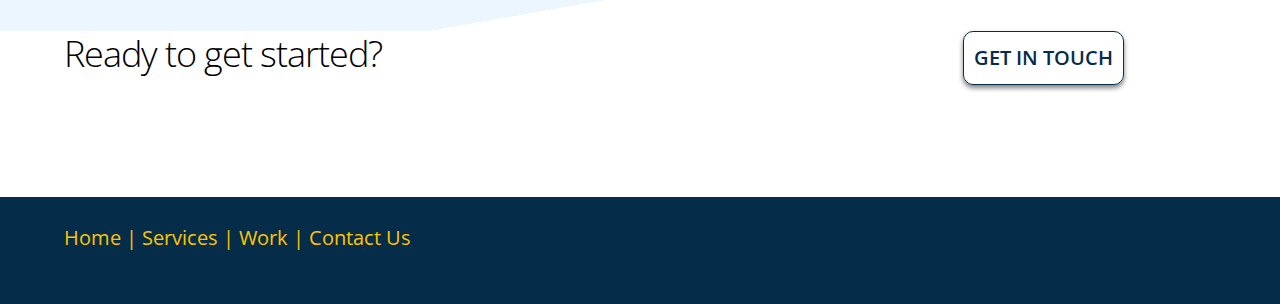
==== commit 40ab756d: "Add files via upload" ====
--- a/index.html
+++ b/index.html
@@ -1,5 +1,5 @@
 <!DOCTYPE html>
-<html lang="">
+<html lang="en">
 
 <head>
    <meta charset="utf-8">
@@ -10,7 +10,7 @@
    <title>Arkadia Design</title>
 
    <!-- CUSTOM STYLES -->
-   <link rel="stylesheet" href="grid-style.css">
+   <link rel="stylesheet" href="css/grid-style.css">
    <link rel="stylesheet" href="style.css">
    <!-- CUSTOM FONTS -->
    <link href="https://fonts.googleapis.com/css?family=Open+Sans:300,400,600" rel="stylesheet" type="text/css">
@@ -20,9 +20,10 @@
 
 <body>
 
-   <header>
-      <div class="container">
-         <a href="#" id="logo" target="_blank">
+   <header class="main-header">
+      <div class="container">
+
+         <a href="index.html" id="logo" target="_blank">
             <img class="nav-logo" src="img/arkadia_logo_light.png" alt="logo">
          </a>
 
@@ -38,10 +39,10 @@
 
          <nav>
             <ul>
-               <li><a href="#">Home</a></li>
+               <li><a href="index.html">Home</a></li>
                <li><a href="#services">Services</a></li>
                <li><a href="#work">Work</a></li>
-               <li><a href="#">Contact Us</a></li>
+               <li><a href="contact.html">Contact Us</a></li>
             </ul>
          </nav>
       </div>
@@ -57,17 +58,20 @@
                   <a class="button" href="#services">Find out more</a>
                </div>
                <div class="one-half column">
-                 <img class="masthead-image u-max-full-width" src="img/hero_image.svg" alt="illustration of a woman and a webpage">
+                  <img class="masthead-image u-max-full-width" src="img/hero_image_2.svg" alt="illustration of a man stood in front of a webpage">
                </div>
             </div>
          </div>
       </div>
    </div>
 
-   <section>
-      <div class="container">
-         <div class="row">
-            <div class="section-text twelve columns">
+   <section class="section-about">
+      <div class="container">
+         <div class="row  section-content">
+            <div class="section-text one-half column">
+               <img class="masthead-image u-max-full-width" src="img/about_image.svg" alt="illustration of a woman and a webpage">
+            </div>
+            <div class="section-text one-half column">
                <p>Looking for an eye catching, mobile friendly website with a focus on user centered design?</p>
 
                <p>We’ll work closely with you to take your ideas and translate them into an innovative, customer friendly web experience.</p>
@@ -80,84 +84,154 @@
       </div>
    </section>
 
-   <section id="services">
-      <div class="container">
-         <h2 class="section-heading">Services</h2>
+   <section class="section-services" id="services">
+      <div class="container">
          <div class="row">
             <div class="one-half column">
                <div class="service-card">
                   <div class="service-icon">
                      <i class="fas fa-lightbulb"></i>
                   </div>
-                  <h4 class="service-heading">Discovery</h4>
+                  <h3 class="service-heading">Discovery</h3>
                   <p class="service-text"> Your business is unique and your website should be too. Through our collaborative creative process, we’ll immerse ourselves in your business, allowing us to best understand you, your objectives and most importantly, your customers.</p>
                </div>
             </div>
             <div class="one-half column">
                <div class="service-card">
                   <div class="service-icon">
+                     <i class="fas fa-pencil-ruler"></i>
+                  </div>
+                  <h3 class="service-heading">Design</h3>
+                  <p class="service-text"> Your website is your shop window. We'll craft you a beautiful, functional website that creates an impactful first impression on your customers.</p>
+               </div>
+            </div>
+         </div>
+         <div class="row">
+            <div class="one-half column">
+               <div class="service-card">
+                  <div class="service-icon">
+                     <i class="fas fa-laptop-code"></i>
+                  </div>
+                  <h3 class="service-heading">Development</h3>
+                  <p class="service-text">Customised to your wishes and needs, your website will be dynamic, modern and of the highest quality. Perfect to showcase your brand on the internet.</p>
+               </div>
+            </div>
+            <div class="one-half column">
+               <div class="service-card">
+                  <div class="service-icon">
                      <i class="fab fa-wordpress-simple"></i>
                   </div>
-                  <h4 class="service-heading">WordPress</h4>
+                  <h3 class="service-heading">WordPress</h3>
                   <p class="service-text">We can build your custom website using the WordPress Content Management System — allowing you to easily update your website, and make the changes you need at any time, without needing us to help you.</p>
                </div>
             </div>
          </div>
-         <div class="row">
-            <div class="one-half column">
-               <div class="service-card">
-                  <div class="service-icon">
-                     <i class="fas fa-pencil-ruler"></i>
-                  </div>
-                  <h4 class="service-heading">Design</h4>
-                  <p class="service-text"> Your website is your shop window. We'll craft you a beautiful, functional website that creates an impactful first impression on your customers.</p>
-               </div>
-            </div>
-            <div class="one-half column">
-               <div class="service-card">
-                  <div class="service-icon">
-                     <i class="fas fa-laptop-code"></i>
-                  </div>
-                  <h4 class="service-heading">Development</h4>
-                  <p class="service-text">Customised to your wishes and needs, your website will be dynamic, modern and of the highest quality. Perfect to showcase your brand on the internet.</p>
-               </div>
-            </div>
-
-         </div>
-      </div>
-   </section>
-
-   <section id="work">
+      </div>
+   </section>
+
+   <section class="section-work" id="work">
       <div class="container">
          <h2 class="section-heading">Our Work</h2>
-      </div>
-   </section>
-
-   <section>
+         <div class="row portfolio-row">
+            <div class="three columns">
+               <a href="portfolio.html"><img class="portfolio-thumb" src="img/eon-thumb.jpg" alt="A preview image of a webpage"></a>
+            </div>
+            <div class="three columns">
+               <a href="portfolio.html"><img class="portfolio-thumb" src="img/expert-thumb.jpg" alt="A preview image of a webpage"></a>
+            </div>
+            <div class="three columns">
+               <a href="portfolio.html"><img class="portfolio-thumb" src="img/haren-thumb.jpg" alt="A preview image of a webpage"></a>
+            </div>
+            <div class="three columns">
+               <a href="portfolio.html"><img class="portfolio-thumb" src="img/hypstrfy-thumb.jpg" alt="A preview image of a webpage"></a>
+            </div>
+         </div>
+
+         <div class="row portfolio-row">
+            <div class="three columns">
+               <a href="portfolio.html"><img class="portfolio-thumb" src="img/nadi-thumb.jpg" alt="A preview image of a webpage"></a>
+            </div>
+            <div class="three columns">
+               <a href="portfolio.html"><img class="portfolio-thumb" src="img/reflectaire-thumb.jpg" alt="A preview image of a webpage"></a>
+            </div>
+            <div class="three columns">
+               <a href="smarkpeek.html"><img class="portfolio-thumb" src="img/smarkpeek-thumb.jpg" alt="A preview image of a webpage"></a>
+            </div>
+            <div class="three columns">
+               <a href="portfolio.html"><img class="portfolio-thumb" src="img/university-thumb.jpg" alt="A preview image of a webpage"></a>
+            </div>
+         </div>
+      </div>
+   </section>
+
+   <section class="section-testimonials">
       <div class="container">
          <h2 class="section-heading">What our clients say</h2>
       </div>
    </section>
 
-   <div class="container">
-      <div class="row">
-         <h3>Ready to get started?</h3>
-         <a class="button btn-dark" href="#">Get in touch</a>
-      </div>
-   </div>
-
-   <footer class="container">
-      <ul>
-         <li><a href="#services">Services</a></li>
-         <li><a href="#work">Work</a></li>
-         <li><a href="#">Contact Us</a></li>
-      </ul>
-
-      Facebook
-      Twitter
-      Instagram
-      LinkedIn
-      info@arkadia.design
+   <section class="section-touch">
+      <div class="container">
+         <div class="row">
+            <div class="nine columns">
+               <h3>Ready to get started?</h3>
+            </div>
+            <div class="three columns">
+               <a class="button btn-dark" href="contact.html">Get in touch</a>
+            </div>
+         </div>
+      </div>
+   </section>
+
+   <footer class="footer">
+      <div class="container">
+         <div class="row">
+            <div class="nine columns">
+               <p>
+                  <a class="footer-link" href="index.html">Home</a>
+                  |
+                  <a class="footer-link" href="#services">Services</a>
+                  |
+                  <a class="footer-link" href="#work">Work</a>
+                  |
+                  <a class="footer-link" href="contact.html">Contact Us</a>
+               </p>
+            </div>
+            <div class="three columns social-media">
+               <a class="social-icon" href="https://www.linkedin.com/company/arkadiadesign">
+                  <i class="fab fa-linkedin"> </i>
+               </a>
+               <a class="social-icon" href="https://www.instagram.com/arkadiadesign">
+                  <i class="icon fab fa-instagram"> </i>
+               </a>
+               <a class="social-icon" href="https://twitter.com/DesignArkadia">
+                  <i class="fab fa-twitter"> </i>
+               </a>
+               <a class="social-icon" href="https://www.facebook.com/ArkadiaDesign5/">
+                  <i class="fab fa-facebook-f"> </i>
+               </a>
+            </div>
+         </div>
+      </div>
    </footer>
 
+   <!-- Cookie Consent by https://TermsFeed.com -->
+   <script type="text/javascript" src="//www.termsfeed.com/cookie-consent/releases/3.0.0/cookie-consent.js"></script>
+   <script type="text/javascript">
+      document.addEventListener('DOMContentLoaded', function() {
+         cookieconsent.run({
+            "notice_banner_type": "simple",
+            "consent_type": "express",
+            "palette": "light",
+            "change_preferences_selector": "#changePreferences",
+            "language": "en",
+            "website_name": "Arkadia Design"
+         });
+      });
+   </script>
+   <noscript><a href="https://termsfeed.com/cookie-consent/">Cookie Consent by TermsFeed</a></noscript>
+   <!-- End Cookie Consent -->
+
+   <script src="js/main.js"></script>
+
 </body></html>
--- a/css/grid-style.css
+++ b/css/grid-style.css
@@ -0,0 +1,559 @@
+/* Grid
+–––––––––––––––––––––––––––––––––––––––––––––––––– */
+.container {
+   position: relative;
+   width: 100%;
+   max-width: 1600px;
+   margin: auto;
+   padding: 3vw;
+   -webkit-box-sizing: border-box;
+   box-sizing: border-box;
+}
+
+.column,
+.columns {
+   width: 100%;
+   float: left;
+   -webkit-box-sizing: border-box;
+   box-sizing: border-box;
+}
+
+/* For devices larger than 400px */
+@media (min-width: 400px) {
+   .container {
+      width: 80%;
+      padding: 0;
+   }
+}
+
+/* For devices larger than 550px */
+@media (min-width: 550px) {
+   .container {
+      width: 90%;
+   }
+
+   .column,
+   .columns {
+      margin-left: 4%;
+   }
+
+   .column:first-child,
+   .columns:first-child {
+      margin-left: 0;
+   }
+
+   .one.column,
+   .one.columns {
+      width: 4.66666666667%;
+   }
+
+   .two.columns {
+      width: 13.3333333333%;
+   }
+
+   .three.columns {
+      width: 22%;
+   }
+
+   .four.columns {
+      width: 30.6666666667%;
+   }
+
+   .five.columns {
+      width: 39.3333333333%;
+   }
+
+   .six.columns {
+      width: 48%;
+   }
+
+   .seven.columns {
+      width: 56.6666666667%;
+   }
+
+   .eight.columns {
+      width: 65.3333333333%;
+   }
+
+   .nine.columns {
+      width: 74.0%;
+   }
+
+   .ten.columns {
+      width: 82.6666666667%;
+   }
+
+   .eleven.columns {
+      width: 91.3333333333%;
+   }
+
+   .twelve.columns {
+      width: 100%;
+      margin-left: 0;
+   }
+
+   .one-third.column {
+      width: 30.6666666667%;
+   }
+
+   .two-thirds.column {
+      width: 65.3333333333%;
+   }
+
+   .one-half.column {
+      width: 48%;
+   }
+
+   /* Offsets */
+   .offset-by-one.column,
+   .offset-by-one.columns {
+      margin-left: 8.66666666667%;
+   }
+
+   .offset-by-two.column,
+   .offset-by-two.columns {
+      margin-left: 17.3333333333%;
+   }
+
+   .offset-by-three.column,
+   .offset-by-three.columns {
+      margin-left: 26%;
+   }
+
+   .offset-by-four.column,
+   .offset-by-four.columns {
+      margin-left: 34.6666666667%;
+   }
+
+   .offset-by-five.column,
+   .offset-by-five.columns {
+      margin-left: 43.3333333333%;
+   }
+
+   .offset-by-six.column,
+   .offset-by-six.columns {
+      margin-left: 52%;
+   }
+
+   .offset-by-seven.column,
+   .offset-by-seven.columns {
+      margin-left: 60.6666666667%;
+   }
+
+   .offset-by-eight.column,
+   .offset-by-eight.columns {
+      margin-left: 69.3333333333%;
+   }
+
+   .offset-by-nine.column,
+   .offset-by-nine.columns {
+      margin-left: 78.0%;
+   }
+
+   .offset-by-ten.column,
+   .offset-by-ten.columns {
+      margin-left: 86.6666666667%;
+   }
+
+   .offset-by-eleven.column,
+   .offset-by-eleven.columns {
+      margin-left: 95.3333333333%;
+   }
+
+   .offset-by-one-third.column,
+   .offset-by-one-third.columns {
+      margin-left: 34.6666666667%;
+   }
+
+   .offset-by-two-thirds.column,
+   .offset-by-two-thirds.columns {
+      margin-left: 69.3333333333%;
+   }
+
+   .offset-by-one-half.column,
+   .offset-by-one-half.columns {
+      margin-left: 52%;
+   }
+
+}
+
+/* Base Styles
+–––––––––––––––––––––––––––––––––––––––––––––––––– */
+/* NOTE
+html is set to 62.5% so that all the REM measurements throughout Skeleton
+are based on 10px sizing. So basically 1.5rem = 15px :) */
+html {
+   font-size: 62.5%;
+}
+
+body {
+   line-height: 1.6;
+   font-weight: 400;
+}
+
+/* Typography
+–––––––––––––––––––––––––––––––––––––––––––––––––– */
+h1,
+h2,
+h3,
+h4,
+h5,
+h6 {
+   margin-top: 0;
+   margin-bottom: 2rem;
+   font-weight: 300;
+}
+
+h1 {
+   font-size: 4.0rem;
+   line-height: 1.2;
+   letter-spacing: -.1rem;
+}
+
+h2 {
+   font-size: 3.6rem;
+   line-height: 1.25;
+   letter-spacing: -.1rem;
+}
+
+h3 {
+   font-size: 3.0rem;
+   line-height: 1.3;
+   letter-spacing: -.1rem;
+}
+
+h4 {
+   font-size: 2.4rem;
+   line-height: 1.35;
+   letter-spacing: -.08rem;
+}
+
+h5 {
+   font-size: 1.8rem;
+   line-height: 1.5;
+   letter-spacing: -.05rem;
+}
+
+h6 {
+   font-size: 1.5rem;
+   line-height: 1.6;
+   letter-spacing: 0;
+}
+
+/* Larger than phablet */
+@media (min-width: 550px) {
+   h1 {
+      font-size: 5.0rem;
+   }
+
+   h2 {
+      font-size: 4.2rem;
+   }
+
+   h3 {
+      font-size: 3.6rem;
+   }
+
+   h4 {
+      font-size: 3.0rem;
+   }
+
+   h5 {
+      font-size: 2.4rem;
+   }
+
+   h6 {
+      font-size: 1.5rem;
+   }
+}
+
+p {
+   margin-top: 0;
+   font-size: 2rem;
+}
+
+
+/* Links
+–––––––––––––––––––––––––––––––––––––––––––––––––– */
+a {
+   color: #1EAEDB;
+}
+
+a:hover {
+   color: #0FA0CE;
+}
+
+
+/* Buttons
+–––––––––––––––––––––––––––––––––––––––––––––––––– */
+.button,
+button,
+input[type="submit"],
+input[type="reset"],
+input[type="button"] {
+   display: inline-block;
+   padding: 10px;
+   text-align: center;
+   font-size: 2rem;
+   font-weight: 600;
+   text-transform: uppercase;
+   text-decoration: none;
+   border-radius: 10px;
+   border: 1px solid #ffc400;
+   cursor: pointer;
+   -webkit-box-sizing: border-box;
+   box-sizing: border-box;
+}
+
+.button:hover,
+button:hover,
+input[type="submit"]:hover,
+input[type="reset"]:hover,
+input[type="button"]:hover,
+.button:focus,
+button:focus,
+input[type="submit"]:focus,
+input[type="reset"]:focus,
+input[type="button"]:focus {
+   outline: 0;
+   -webkit-transition: all 0.5s ease 0s;
+   transition: all 0.5s ease 0s;
+}
+
+/* Forms
+–––––––––––––––––––––––––––––––––––––––––––––––––– */
+input[type="email"],
+input[type="number"],
+input[type="search"],
+input[type="text"],
+input[type="tel"],
+input[type="url"],
+input[type="password"],
+textarea,
+select {
+   height: 38px;
+   padding: 6px 10px;
+   /* The 6px vertically centers text on FF, ignored by Webkit */
+   background-color: #fff;
+   border: 1px solid #D1D1D1;
+   border-radius: 4px;
+   -webkit-box-shadow: none;
+   box-shadow: none;
+   -webkit-box-sizing: border-box;
+   box-sizing: border-box;
+}
+
+/* Removes awkward default styles on some inputs for iOS */
+input[type="email"],
+input[type="number"],
+input[type="search"],
+input[type="text"],
+input[type="tel"],
+input[type="url"],
+input[type="password"],
+textarea {
+   -webkit-appearance: none;
+   -moz-appearance: none;
+   appearance: none;
+}
+
+textarea {
+   min-height: 65px;
+   padding-top: 6px;
+   padding-bottom: 6px;
+}
+
+input[type="email"]:focus,
+input[type="number"]:focus,
+input[type="search"]:focus,
+input[type="text"]:focus,
+input[type="tel"]:focus,
+input[type="url"]:focus,
+input[type="password"]:focus,
+textarea:focus,
+select:focus {
+   border: 1px solid #33C3F0;
+   outline: 0;
+}
+
+label,
+legend {
+   display: block;
+   margin-bottom: .5rem;
+   font-weight: 600;
+}
+
+fieldset {
+   padding: 0;
+   border-width: 0;
+}
+
+input[type="checkbox"],
+input[type="radio"] {
+   display: inline;
+}
+
+label > .label-body {
+   display: inline-block;
+   margin-left: .5rem;
+   font-weight: normal;
+}
+
+
+/* Lists
+–––––––––––––––––––––––––––––––––––––––––––––––––– */
+ul {
+   list-style: circle inside;
+}
+
+ol {
+   list-style: decimal inside;
+}
+
+ol,
+ul {
+   padding-left: 0;
+   margin-top: 0;
+}
+
+ul ul,
+ul ol,
+ol ol,
+ol ul {
+   margin: 1.5rem 0 1.5rem 3rem;
+   font-size: 90%;
+}
+
+li {
+   margin-bottom: 1rem;
+}
+
+/* Code
+–––––––––––––––––––––––––––––––––––––––––––––––––– */
+code {
+   padding: .2rem .5rem;
+   margin: 0 .2rem;
+   font-size: 90%;
+   white-space: nowrap;
+   background: #F1F1F1;
+   border: 1px solid #E1E1E1;
+   border-radius: 4px;
+}
+
+pre > code {
+   display: block;
+   padding: 1rem 1.5rem;
+   white-space: pre;
+}
+
+/* Tables
+–––––––––––––––––––––––––––––––––––––––––––––––––– */
+th,
+td {
+   padding: 12px 15px;
+   text-align: left;
+   border-bottom: 1px solid #E1E1E1;
+}
+
+th:first-child,
+td:first-child {
+   padding-left: 0;
+}
+
+th:last-child,
+td:last-child {
+   padding-right: 0;
+}
+
+/* Spacing
+–––––––––––––––––––––––––––––––––––––––––––––––––– */
+button,
+.button {
+   margin-bottom: 1rem;
+}
+
+input,
+textarea,
+select,
+fieldset {
+   margin-bottom: 1.5rem;
+}
+
+pre,
+blockquote,
+dl,
+figure,
+table,
+p,
+ul,
+ol,
+form {
+   margin-bottom: 2.5rem;
+}
+
+/* Utilities
+–––––––––––––––––––––––––––––––––––––––––––––––––– */
+.u-full-width {
+   width: 100%;
+   -webkit-box-sizing: border-box;
+   box-sizing: border-box;
+}
+
+.u-max-full-width {
+   max-width: 100%;
+   -webkit-box-sizing: border-box;
+   box-sizing: border-box;
+}
+
+.u-pull-right {
+   float: right;
+}
+
+.u-pull-left {
+   float: left;
+}
+
+/* Misc
+–––––––––––––––––––––––––––––––––––––––––––––––––– */
+hr {
+   margin-top: 3rem;
+   margin-bottom: 3rem;
+   border-width: 0;
+   border-top: 5px solid #052c49;
+}
+
+/* Clearing
+–––––––––––––––––––––––––––––––––––––––––––––––––– */
+
+/* Self Clearing Goodness */
+.container:after,
+.row:after,
+.u-cf {
+   content: "";
+   display: table;
+   clear: both;
+}
+
+/* Media Queries
+–––––––––––––––––––––––––––––––––––––––––––––––––– */
+/*
+Note: The best way to structure the use of media queries is to create the queries
+near the relevant code. For example, if you wanted to change the styles for buttons
+on small devices, paste the mobile query code up in the buttons section and style it
+there.
+*/
+
+/* Larger than mobile */
+@media (min-width: 400px) {}
+
+/* Larger than phablet (also point when grid becomes active) */
+@media (min-width: 550px) {}
+
+/* Larger than tablet */
+@media (min-width: 750px) {}
+
+/* Larger than desktop */
+@media (min-width: 1000px) {}
+
+/* Larger than Desktop HD */
+@media (min-width: 1200px) {}
--- a/style.css
+++ b/style.css
@@ -1,13 +1,13 @@
 :root {
-   --background-color: #052c49;
-   --primary-color: #FFC400;
-   --nav-color-primary: #FFC400;
-   --nav-color-secondary: #052c49;
+   --primary-color: #052c49;
+   --secondary-color: #FFC400;
+   --background-color: #ecf6fe;
+   --background-image: url("data:image/svg+xml,%3Csvg xmlns='http://www.w3.org/2000/svg' width='100%25' height='100%25' viewBox='0 0 1600 800'%3E%3Cg fill-opacity='0.29'%3E%3Cpath fill='%23192f41' d='M486 705.8c-109.3-21.8-223.4-32.2-335.3-19.4C99.5 692.1 49 703 0 719.8V800h843.8c-115.9-33.2-230.8-68.1-347.6-92.2C492.8 707.1 489.4 706.5 486 705.8z'/%3E%3Cpath fill='%231e374c' d='M1600 0H0v719.8c49-16.8 99.5-27.8 150.7-33.5c111.9-12.7 226-2.4 335.3 19.4c3.4 0.7 6.8 1.4 10.2 2c116.8 24 231.7 59 347.6 92.2H1600V0z'/%3E%3Cpath fill='%23223f57' d='M478.4 581c3.2 0.8 6.4 1.7 9.5 2.5c196.2 52.5 388.7 133.5 593.5 176.6c174.2 36.6 349.5 29.2 518.6-10.2V0H0v574.9c52.3-17.6 106.5-27.7 161.1-30.9C268.4 537.4 375.7 554.2 478.4 581z'/%3E%3Cpath fill='%23264762' d='M0 0v429.4c55.6-18.4 113.5-27.3 171.4-27.7c102.8-0.8 203.2 22.7 299.3 54.5c3 1 5.9 2 8.9 3c183.6 62 365.7 146.1 562.4 192.1c186.7 43.7 376.3 34.4 557.9-12.6V0H0z'/%3E%3Cpath fill='%232b506e' d='M181.8 259.4c98.2 6 191.9 35.2 281.3 72.1c2.8 1.1 5.5 2.3 8.3 3.4c171 71.6 342.7 158.5 531.3 207.7c198.8 51.8 403.4 40.8 597.3-14.8V0H0v283.2C59 263.6 120.6 255.7 181.8 259.4z'/%3E%3Cpath fill='%232f5879' d='M1600 0H0v136.3c62.3-20.9 127.7-27.5 192.2-19.2c93.6 12.1 180.5 47.7 263.3 89.6c2.6 1.3 5.1 2.6 7.7 3.9c158.4 81.1 319.7 170.9 500.3 223.2c210.5 61 430.8 49 636.6-16.6V0z'/%3E%3Cpath fill='%23346084' d='M454.9 86.3C600.7 177 751.6 269.3 924.1 325c208.6 67.4 431.3 60.8 637.9-5.3c12.8-4.1 25.4-8.4 38.1-12.9V0H288.1c56 21.3 108.7 50.6 159.7 82C450.2 83.4 452.5 84.9 454.9 86.3z'/%3E%3Cpath fill='%2338688f' d='M1600 0H498c118.1 85.8 243.5 164.5 386.8 216.2c191.8 69.2 400 74.7 595 21.1c40.8-11.2 81.1-25.2 120.3-41.7V0z'/%3E%3Cpath fill='%233d719a' d='M1397.5 154.8c47.2-10.6 93.6-25.3 138.6-43.8c21.7-8.9 43-18.8 63.9-29.5V0H643.4c62.9 41.7 129.7 78.2 202.1 107.4C1020.4 178.1 1214.2 196.1 1397.5 154.8z'/%3E%3Cpath fill='%234179a6' d='M1315.3 72.4c75.3-12.6 148.9-37.1 216.8-72.4h-723C966.8 71 1144.7 101 1315.3 72.4z'/%3E%3C/g%3E%3C/svg%3E");
+   /* background by SVGBackgrounds.com */
 }
 
 body,
 html {
-   /*   background-color: var(--background-color);*/
    font-family: 'Open Sans', sans-serif;
    height: 100%;
    margin: 0;
@@ -28,33 +28,41 @@
 
 .button {
    background-color: transparent;
-   color: var(--primary-color);
+   color: var(--secondary-color);
    -webkit-box-shadow: 0 3px 5px 0 rgba(0, 0, 0, .5);
    box-shadow: 0 3px 5px 0 rgba(0, 0, 0, .5);
 }
 
 .button:hover {
-   background-color: var(--primary-color);
-   color: var(--background-color);
+   background-color: var(--secondary-color);
+   color: var(--primary-color);
+   -webkit-transform: scale(1.1);
+   transform: scale(1.1);
 }
 
 .btn-dark {
-   border-color: var(--background-color);
+   border-color: var(--primary-color);
    background-color: transparent;
-   color: var(--background-color);
+   color: var(--primary-color);
 }
 
 .btn-dark:hover {
-   background-color: var(--background-color);
-   color: var(--primary-color);
+   background-color: var(--primary-color);
+   color: var(--secondary-color);
 }
 
 header {
    height: 8%;
    width: 100%;
-   display: table;
-   background-color: #052c49;
-   background-image: url("data:image/svg+xml,%3Csvg xmlns='http://www.w3.org/2000/svg' width='100%25' height='100%25' viewBox='0 0 1600 800'%3E%3Cg fill-opacity='0.09'%3E%3Cpath fill='%23063050' d='M486 705.8c-109.3-21.8-223.4-32.2-335.3-19.4C99.5 692.1 49 703 0 719.8V800h843.8c-115.9-33.2-230.8-68.1-347.6-92.2C492.8 707.1 489.4 706.5 486 705.8z'/%3E%3Cpath fill='%23063557' d='M1600 0H0v719.8c49-16.8 99.5-27.8 150.7-33.5c111.9-12.7 226-2.4 335.3 19.4c3.4 0.7 6.8 1.4 10.2 2c116.8 24 231.7 59 347.6 92.2H1600V0z'/%3E%3Cpath fill='%2307395f' d='M478.4 581c3.2 0.8 6.4 1.7 9.5 2.5c196.2 52.5 388.7 133.5 593.5 176.6c174.2 36.6 349.5 29.2 518.6-10.2V0H0v574.9c52.3-17.6 106.5-27.7 161.1-30.9C268.4 537.4 375.7 554.2 478.4 581z'/%3E%3Cpath fill='%23073d66' d='M0 0v429.4c55.6-18.4 113.5-27.3 171.4-27.7c102.8-0.8 203.2 22.7 299.3 54.5c3 1 5.9 2 8.9 3c183.6 62 365.7 146.1 562.4 192.1c186.7 43.7 376.3 34.4 557.9-12.6V0H0z'/%3E%3Cpath fill='%2308426e' d='M181.8 259.4c98.2 6 191.9 35.2 281.3 72.1c2.8 1.1 5.5 2.3 8.3 3.4c171 71.6 342.7 158.5 531.3 207.7c198.8 51.8 403.4 40.8 597.3-14.8V0H0v283.2C59 263.6 120.6 255.7 181.8 259.4z'/%3E%3Cpath fill='%23094a7c' d='M1600 0H0v136.3c62.3-20.9 127.7-27.5 192.2-19.2c93.6 12.1 180.5 47.7 263.3 89.6c2.6 1.3 5.1 2.6 7.7 3.9c158.4 81.1 319.7 170.9 500.3 223.2c210.5 61 430.8 49 636.6-16.6V0z'/%3E%3Cpath fill='%230a538a' d='M454.9 86.3C600.7 177 751.6 269.3 924.1 325c208.6 67.4 431.3 60.8 637.9-5.3c12.8-4.1 25.4-8.4 38.1-12.9V0H288.1c56 21.3 108.7 50.6 159.7 82C450.2 83.4 452.5 84.9 454.9 86.3z'/%3E%3Cpath fill='%230b5c99' d='M1600 0H498c118.1 85.8 243.5 164.5 386.8 216.2c191.8 69.2 400 74.7 595 21.1c40.8-11.2 81.1-25.2 120.3-41.7V0z'/%3E%3Cpath fill='%230c65a8' d='M1397.5 154.8c47.2-10.6 93.6-25.3 138.6-43.8c21.7-8.9 43-18.8 63.9-29.5V0H643.4c62.9 41.7 129.7 78.2 202.1 107.4C1020.4 178.1 1214.2 196.1 1397.5 154.8z'/%3E%3Cpath fill='%230d6eb7' d='M1315.3 72.4c75.3-12.6 148.9-37.1 216.8-72.4h-723C966.8 71 1144.7 101 1315.3 72.4z'/%3E%3C/g%3E%3C/svg%3E");
+   display: -webkit-inline-box;
+   display: -ms-inline-flexbox;
+   display: inline-flex;
+   background-color: var(--primary-color);
+}
+
+.main-header {
+   background-color: var(--primary-color);
+   background-image: var(--background-image);
    background-attachment: fixed;
    background-size: cover;
 }
@@ -84,8 +92,8 @@
 }
 
 nav ul li a {
-   color: var(--nav-color-primary);
-   font-size: 18px;
+   color: var(--secondary-color);
+   font-size: 2rem;
    padding: 25px 20px;
    display: inline-block;
    -webkit-transition: all 0.5s ease 0s;
@@ -93,21 +101,21 @@
 }
 
 nav ul li a:hover {
-   background-color: var(--nav-color-primary);
-   color: var(--nav-color-secondary);
+   background-color: var(--secondary-color);
+   color: var(--primary-color);
    -webkit-transition: all 0.5s ease 0s;
    transition: all 0.5s ease 0s;
 }
 
 nav ul li a:hover i {
-   color: var(--nav-color-secondary);
+   color: var(--primary-color);
    -webkit-transition: all 0.5s ease 0s;
    transition: all 0.5s ease 0s;
 }
 
 nav ul li a i {
    padding-right: 10px;
-   color: var(--nav-color-primary);
+   color: var(--secondary-color);
    -webkit-transition: all 0.5s ease 0s;
    transition: all 0.5s ease 0s;
 }
@@ -120,7 +128,7 @@
 .toggle-menu ul li {
    width: 100%;
    height: 3px;
-   background-color: var(--nav-color-primary);
+   background-color: var(--secondary-color);
    margin-bottom: 4px;
 }
 
@@ -131,6 +139,13 @@
 input[type=checkbox],
 label {
    display: none;
+}
+
+@media only screen and (max-width: 1601px) {
+   .nav-logo {
+      padding-left: 0;
+      padding-top: 0;
+   }
 }
 
 @media only screen and (max-width: 980px) {
@@ -170,7 +185,7 @@
       position: absolute;
       right: 0;
       top: 53px;
-      background-color: var(--nav-color-primary);
+      background-color: var(--secondary-color);
       padding: 0;
       z-index: 99;
    }
@@ -187,7 +202,7 @@
    }
 
    nav ul li a {
-      color: var(--background-color);
+      color: var(--primary-color);
       font-size: 15px;
       padding: 10px 20px;
       display: block;
@@ -204,42 +219,43 @@
 
 /* MASTHEAD */
 .masthead {
-   background-color: var(--background-color);
+   display: grid;
+   -webkit-box-align: center;
+   -ms-flex-align: center;
+   align-items: center;
    height: 92.5%;
-   background-color: #052c49;
-   background-image: url("data:image/svg+xml,%3Csvg xmlns='http://www.w3.org/2000/svg' width='100%25' height='100%25' viewBox='0 0 1600 800'%3E%3Cg fill-opacity='0.09'%3E%3Cpath fill='%23063050' d='M486 705.8c-109.3-21.8-223.4-32.2-335.3-19.4C99.5 692.1 49 703 0 719.8V800h843.8c-115.9-33.2-230.8-68.1-347.6-92.2C492.8 707.1 489.4 706.5 486 705.8z'/%3E%3Cpath fill='%23063557' d='M1600 0H0v719.8c49-16.8 99.5-27.8 150.7-33.5c111.9-12.7 226-2.4 335.3 19.4c3.4 0.7 6.8 1.4 10.2 2c116.8 24 231.7 59 347.6 92.2H1600V0z'/%3E%3Cpath fill='%2307395f' d='M478.4 581c3.2 0.8 6.4 1.7 9.5 2.5c196.2 52.5 388.7 133.5 593.5 176.6c174.2 36.6 349.5 29.2 518.6-10.2V0H0v574.9c52.3-17.6 106.5-27.7 161.1-30.9C268.4 537.4 375.7 554.2 478.4 581z'/%3E%3Cpath fill='%23073d66' d='M0 0v429.4c55.6-18.4 113.5-27.3 171.4-27.7c102.8-0.8 203.2 22.7 299.3 54.5c3 1 5.9 2 8.9 3c183.6 62 365.7 146.1 562.4 192.1c186.7 43.7 376.3 34.4 557.9-12.6V0H0z'/%3E%3Cpath fill='%2308426e' d='M181.8 259.4c98.2 6 191.9 35.2 281.3 72.1c2.8 1.1 5.5 2.3 8.3 3.4c171 71.6 342.7 158.5 531.3 207.7c198.8 51.8 403.4 40.8 597.3-14.8V0H0v283.2C59 263.6 120.6 255.7 181.8 259.4z'/%3E%3Cpath fill='%23094a7c' d='M1600 0H0v136.3c62.3-20.9 127.7-27.5 192.2-19.2c93.6 12.1 180.5 47.7 263.3 89.6c2.6 1.3 5.1 2.6 7.7 3.9c158.4 81.1 319.7 170.9 500.3 223.2c210.5 61 430.8 49 636.6-16.6V0z'/%3E%3Cpath fill='%230a538a' d='M454.9 86.3C600.7 177 751.6 269.3 924.1 325c208.6 67.4 431.3 60.8 637.9-5.3c12.8-4.1 25.4-8.4 38.1-12.9V0H288.1c56 21.3 108.7 50.6 159.7 82C450.2 83.4 452.5 84.9 454.9 86.3z'/%3E%3Cpath fill='%230b5c99' d='M1600 0H498c118.1 85.8 243.5 164.5 386.8 216.2c191.8 69.2 400 74.7 595 21.1c40.8-11.2 81.1-25.2 120.3-41.7V0z'/%3E%3Cpath fill='%230c65a8' d='M1397.5 154.8c47.2-10.6 93.6-25.3 138.6-43.8c21.7-8.9 43-18.8 63.9-29.5V0H643.4c62.9 41.7 129.7 78.2 202.1 107.4C1020.4 178.1 1214.2 196.1 1397.5 154.8z'/%3E%3Cpath fill='%230d6eb7' d='M1315.3 72.4c75.3-12.6 148.9-37.1 216.8-72.4h-723C966.8 71 1144.7 101 1315.3 72.4z'/%3E%3C/g%3E%3C/svg%3E");
+   background-color: var(--primary-color);
+   background-image: var(--background-image);
    background-attachment: fixed;
    background-size: cover;
-   /* background by SVGBackgrounds.com */
-}
-
-.masthead .row {
-   padding-top: 50px;
-}
-
-.masthead-content {
-   padding-top: 15%;
 }
 
 .masthead-title {
    font-weight: 600;
-   color: var(--primary-color);
+   color: var(--secondary-color);
 }
 
 .masthead-text {
-   color: var(--primary-color);
-}
-
-.masthead-image {
-   margin-left: 20%;
-   height: 400px;
+   color: var(--secondary-color);
+}
+
+/* PAGE */
+.page-heading {
+   padding: 50px 0;
+   text-align: center;
+
+}
+
+.page-title {
+   color: var(--secondary-color);
+   font-weight: 600;
+   text-transform: capitalize;
 }
 
 /* SECTION */
 section {
    width: 100%;
-   padding-top: 25px;
-   padding-bottom: 25px;
+   padding-bottom: 100px;
 }
 
 .section-heading {
@@ -249,7 +265,24 @@
 }
 
 .section-text {
-   text-align: center;
+   text-align: left;
+}
+
+.section-about {
+   background-image: -webkit-linear-gradient(100deg, #fff 35%, var(--background-color) 35%);
+   padding-top: 100px;
+}
+
+.section-services {
+   background-image: -webkit-linear-gradient(100deg, var(--background-color) 35%, #fff 35%);
+}
+
+.section-work {
+   background-color: var(--background-color);
+}
+
+.section-testimonials {
+   background-image: -webkit-linear-gradient(100deg, #fff 35%, var(--background-color) 35%);
 }
 
 /* SERVICES */
@@ -261,7 +294,7 @@
 }
 
 .service-heading {
-   color: var(--background-color);
+   color: var(--primary-color);
    font-weight: 600;
    margin-top: 1rem;
    margin-bottom: 1rem;
@@ -269,21 +302,170 @@
 }
 
 .service-text {
-   color: var(--background-color);
+   color: var(--primary-color);
    margin: 0;
    padding: 0;
 }
 
 .service-icon {
-   background-color: var(--primary-color);
+   background-color: var(--secondary-color);
    -webkit-box-shadow: 0 3px 3px 0 rgba(0, 0, 0, 0.5);
    box-shadow: 0 3px 3px 0 rgba(0, 0, 0, 0.5);
    border-radius: 50%;
-   color: var(--background-color);
+   color: var(--primary-color);
    display: inline-block;
    font-size: 3.5rem;
    height: 7rem;
    line-height: 7rem;
    width: 7rem;
    text-align: center;
-}+}
+
+/* HOMEPAGE PORTFOLIO */
+.portfolio-thumb {
+   width: 364px;
+}
+
+.portfolio-thumb:hover {
+   -webkit-transform: perspective(500px) translate3d(0, 0, 200px);
+   transform: perspective(500px) translate3d(0, 0, 200px);
+   -webkit-box-shadow: 0 10px 10px 0 rgba(0, 0, 0, 0.6);
+   box-shadow: 0 10px 10px 0 rgba(0, 0, 0, 0.6);
+   -webkit-transition: all 0.3s ease 0s;
+   transition: all 0.3s ease 0s;
+}
+
+.portfolio-row {
+   margin-top: 50px;
+}
+
+/* PORTFOLIO PAGE*/
+.portfolio-body {
+   background-color: var(--primary-color);
+
+}
+
+.portfolio-title, .portfolio-service {
+   color: var(--secondary-color);
+}
+
+.portfolio-name {
+   text-align: left;
+   color: var(--secondary-color);
+}
+
+.portfolio-text {
+   color: white;
+}
+
+/* CONTACT*/
+.section-contact {
+   background-color: var(--primary-color);
+   background-image: var(--background-image);
+   background-attachment: fixed;
+   background-size: cover;
+   color: var(--secondary-color);
+   height: 71.5%;
+}
+
+.contactForm label {
+   display: grid;
+   color: var(--secondary-color);
+   font-size: 2rem;
+   text-transform: uppercase;
+}
+
+@media only screen and (max-width: 980px) {
+   .contactForm label {
+      float: left;
+   }
+}
+
+.contactForm input,
+textarea {
+   width: 75%;
+   -webkit-box-sizing: none;
+   box-sizing: none;
+}
+
+.contactForm textarea {
+   height: 200px;
+}
+
+.section-contact,
+.contact-nav,
+.contact-footer {
+   background-image: url(img/contact_image.svg);
+   background-size: contain;
+   background-repeat: no-repeat;
+   background-attachment: fixed;
+}
+
+.contact-details strong {
+   font-weight: 600;
+}
+
+/* FOOTER */
+footer {
+   color: var(--secondary-color);
+   background-color: var(--primary-color);
+   background-attachment: fixed;
+   background-size: cover;
+   padding: 25px 0;
+}
+
+footer a {
+   color: var(--secondary-color);
+}
+
+.footer-link:hover {
+   background-color: var(--secondary-color);
+   color: var(--primary-color);
+   border-radius: 5px;
+   padding: 3px;
+   -webkit-transition: all 0.5s ease 0s;
+   transition: all 0.5s ease 0s;
+}
+
+.social-icon {
+   float: right;
+   font-size: 2.5rem;
+   margin: 0 5px;
+}
+
+.social-icon:hover {
+   color: white;
+}
+
+/* Mobile */
+@media (max-width: 499px) {
+
+   .masthead {
+      height: 100%;
+   }
+
+   .masthead .row,
+   .masthead-content {
+      padding-top: 0;
+   }
+
+   .masthead-image {
+      margin-bottom: 50px;
+      margin-top: 50px;
+   }
+}
+
+/* Larger than mobile */
+@media (min-width: 400px) {}
+
+/* Larger than phablet (also point when grid becomes active) */
+@media (min-width: 550px) {}
+
+/* Larger than tablet */
+@media (min-width: 750px) {}
+
+/* Larger than desktop */
+@media (min-width: 1000px) {}
+
+/* Larger than Desktop HD */
+@media (min-width: 1200px) {}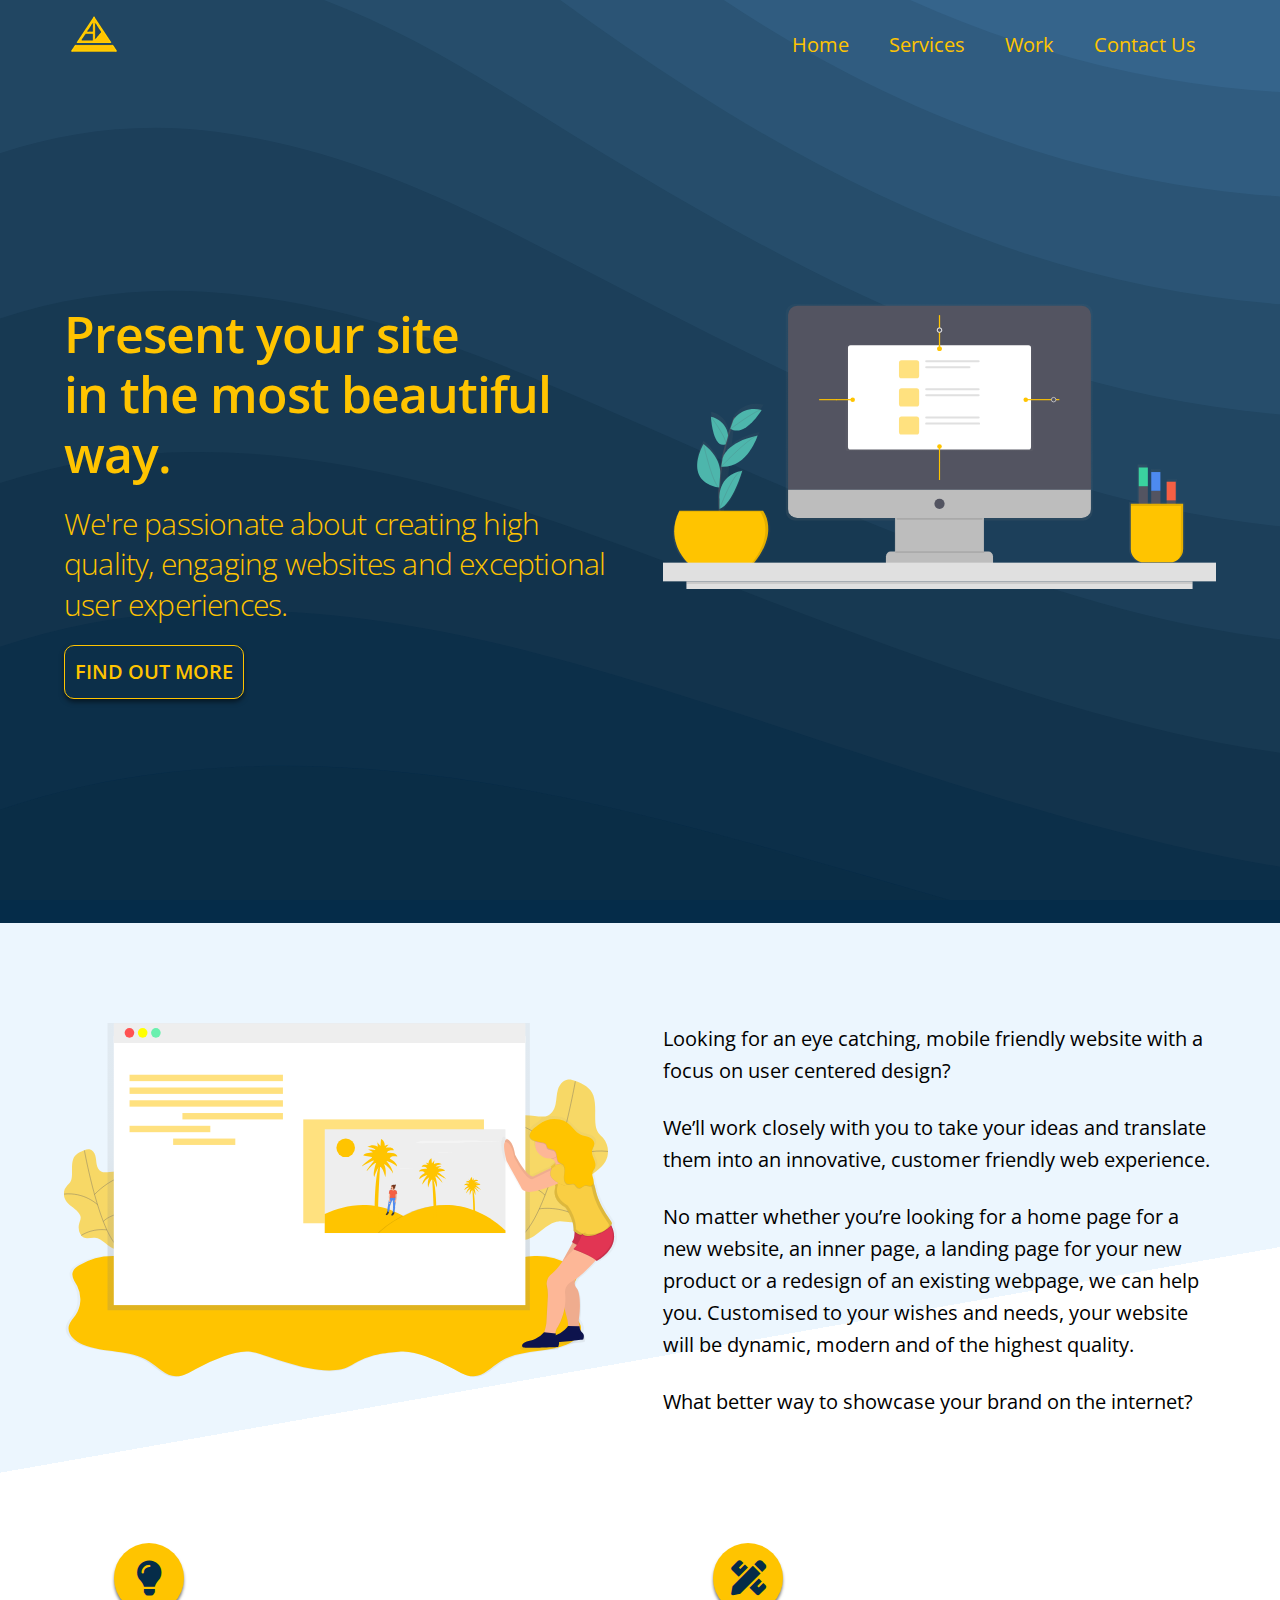
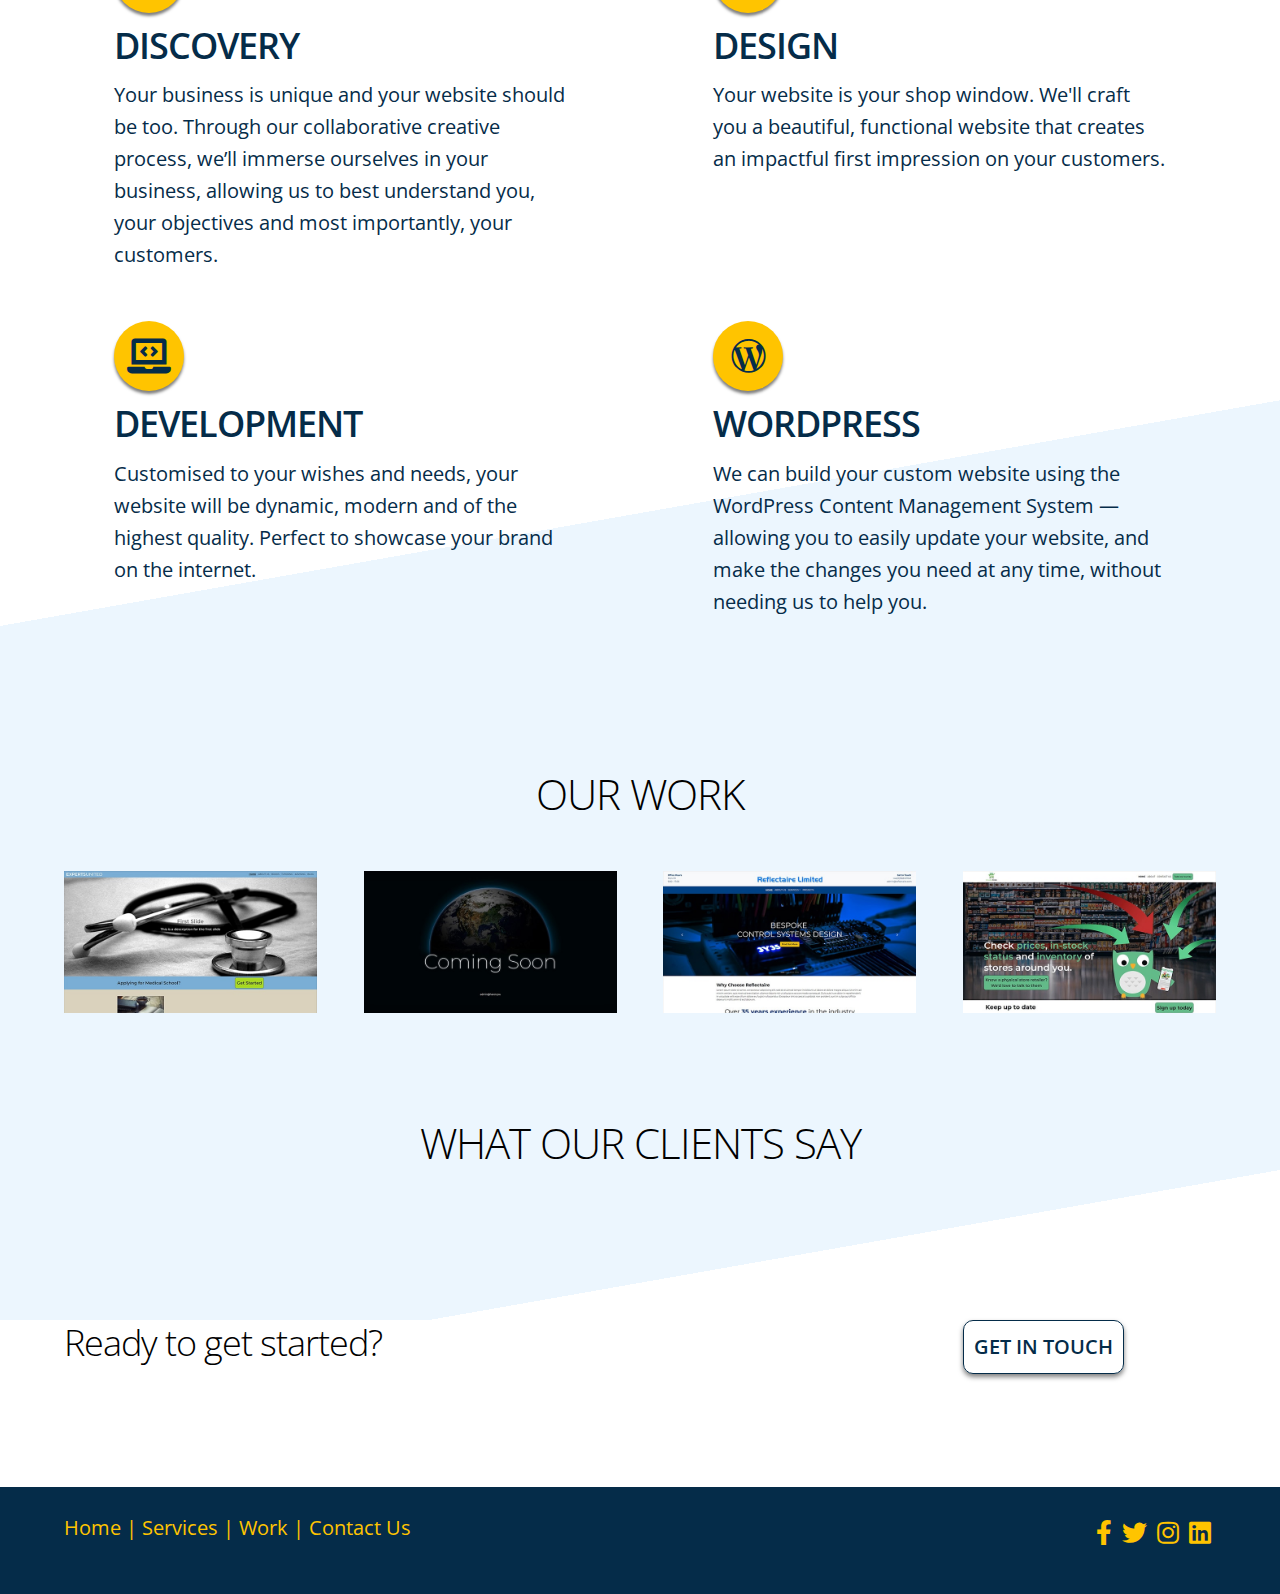
==== commit 9e85be9c: "Add files via upload" ====
--- a/index.html
+++ b/index.html
@@ -6,16 +6,24 @@
    <meta name="viewport" content="width=device-width, initial-scale=1.0">
    <meta name="description" content="A creative web design service who are passionate about helping you and your business thrive in a digital world.">
    <meta name="author" content="Arkadia Design">
+   <meta name="theme-color" content="#052c49"/>
    <link rel="icon" href="img/arkadia_favicon.png">
    <title>Arkadia Design</title>
 
    <!-- CUSTOM STYLES -->
-   <link rel="stylesheet" href="css/grid-style.css">
+   <noscript>
+      <link rel="stylesheet" href="css/grid-style.min.css">
+   </noscript>
    <link rel="stylesheet" href="style.css">
    <!-- CUSTOM FONTS -->
-   <link href="https://fonts.googleapis.com/css?family=Open+Sans:300,400,600" rel="stylesheet" type="text/css">
+   <noscript>
+      <link href="https://fonts.googleapis.com/css?family=Open+Sans:300,400,600" rel="stylesheet" type="text/css">
+   </noscript>
    <!-- CUSTOM ICONS -->
-   <link rel="stylesheet" href="https://use.fontawesome.com/releases/v5.8.1/css/all.css" integrity="sha384-50oBUHEmvpQ+1lW4y57PTFmhCaXp0ML5d60M1M7uH2+nqUivzIebhndOJK28anvf" crossorigin="anonymous">
+
+   <noscript>
+      <link rel="stylesheet" href="https://use.fontawesome.com/releases/v5.8.1/css/all.css" integrity="sha384-50oBUHEmvpQ+1lW4y57PTFmhCaXp0ML5d60M1M7uH2+nqUivzIebhndOJK28anvf" crossorigin="anonymous">
+   </noscript>
 </head>
 
 <body>
@@ -132,34 +140,47 @@
    <section class="section-work" id="work">
       <div class="container">
          <h2 class="section-heading">Our Work</h2>
+
          <div class="row portfolio-row">
             <div class="three columns">
-               <a href="portfolio.html"><img class="portfolio-thumb" src="img/eon-thumb.jpg" alt="A preview image of a webpage"></a>
-            </div>
-            <div class="three columns">
-               <a href="portfolio.html"><img class="portfolio-thumb" src="img/expert-thumb.jpg" alt="A preview image of a webpage"></a>
-            </div>
-            <div class="three columns">
-               <a href="portfolio.html"><img class="portfolio-thumb" src="img/haren-thumb.jpg" alt="A preview image of a webpage"></a>
-            </div>
-            <div class="three columns">
-               <a href="portfolio.html"><img class="portfolio-thumb" src="img/hypstrfy-thumb.jpg" alt="A preview image of a webpage"></a>
-            </div>
-         </div>
-
-         <div class="row portfolio-row">
-            <div class="three columns">
-               <a href="portfolio.html"><img class="portfolio-thumb" src="img/nadi-thumb.jpg" alt="A preview image of a webpage"></a>
-            </div>
-            <div class="three columns">
-               <a href="portfolio.html"><img class="portfolio-thumb" src="img/reflectaire-thumb.jpg" alt="A preview image of a webpage"></a>
-            </div>
-            <div class="three columns">
-               <a href="smarkpeek.html"><img class="portfolio-thumb" src="img/smarkpeek-thumb.jpg" alt="A preview image of a webpage"></a>
-            </div>
-            <div class="three columns">
-               <a href="portfolio.html"><img class="portfolio-thumb" src="img/university-thumb.jpg" alt="A preview image of a webpage"></a>
-            </div>
+               <a href="portfolio.html">
+
+                  <picture>
+                     <source media="(min-width: 800px)" srcset="img/expert-thumb.jpg">
+                     <source media="(max-width: 450px)" srcset="img/expert-thumb-350w.jpg">
+                     <img class="portfolio-thumb" src="img/expert-thumb.jpg" srcset="img/expert-thumb.jpg" alt="A preview image of a webpage">
+                  </picture>
+               </a>
+            </div>
+            <div class="three columns">
+               <a href="portfolio.html">
+
+                  <picture>
+                     <source media="(min-width: 800px)" srcset="img/haren-thumb.jpg">
+                     <source media="(max-width: 450px)" srcset="img/haren-thumb-350w.jpg">
+                     <img class="portfolio-thumb" src="img/expert-thumb.jpg" srcset="img/expert-thumb.jpg" alt="A preview image of a webpage">
+                  </picture>
+               </a>
+            </div>
+            <div class="three columns">
+               <a href="portfolio.html">
+                  <picture>
+                     <source media="(min-width: 800px)" srcset="img/reflectaire-thumb.jpg">
+                     <source media="(max-width: 450px)" srcset="img/reflectaire-thumb-350w.jpg">
+                     <img class="portfolio-thumb" src="img/reflectaire-thumb.jpg" srcset="img/reflectaire-thumb.jpg" alt="A preview image of a webpage">
+                  </picture>
+               </a>
+            </div>
+            <div class="three columns">
+               <a href="smarkpeek.html">
+                  <picture>
+                     <source media="(min-width: 800px)" srcset="img/smarkpeek-thumb.jpg">
+                     <source media="(max-width: 450px)" srcset="img/smarkpeek-thumb-350w.jpg">
+                     <img class="portfolio-thumb" src="img/smarkpeek-thumb.jpg" srcset="img/smarkpeek-thumb.jpg" alt="A preview image of a webpage">
+                  </picture>
+               </a>
+            </div>
+
          </div>
       </div>
    </section>
@@ -198,22 +219,49 @@
                </p>
             </div>
             <div class="three columns social-media">
-               <a class="social-icon" href="https://www.linkedin.com/company/arkadiadesign">
+               <a class="social-icon" aria-label="Linked In" href="https://www.linkedin.com/company/arkadiadesign">
                   <i class="fab fa-linkedin"> </i>
                </a>
-               <a class="social-icon" href="https://www.instagram.com/arkadiadesign">
+               <a class="social-icon" aria-label="Instagram" href="https://www.instagram.com/arkadiadesign">
                   <i class="icon fab fa-instagram"> </i>
                </a>
-               <a class="social-icon" href="https://twitter.com/DesignArkadia">
+               <a class="social-icon" aria-label="Twitter" href="https://twitter.com/DesignArkadia">
                   <i class="fab fa-twitter"> </i>
                </a>
-               <a class="social-icon" href="https://www.facebook.com/ArkadiaDesign5/">
+               <a class="social-icon" aria-label="Facebook" href="https://www.facebook.com/ArkadiaDesign5/">
                   <i class="fab fa-facebook-f"> </i>
                </a>
             </div>
          </div>
       </div>
    </footer>
+
+   <script type="text/javascript">
+      /* First CSS File */
+      var giftofspeed = document.createElement('link');
+      giftofspeed.rel = 'stylesheet';
+      giftofspeed.href = 'https://fonts.googleapis.com/css?family=Open+Sans:300,400,600';
+      giftofspeed.type = 'text/css';
+      var godefer = document.getElementsByTagName('link')[0];
+      godefer.parentNode.insertBefore(giftofspeed, godefer);
+
+      /* Second CSS File */
+      var giftofspeed2 = document.createElement('link');
+      giftofspeed2.rel = 'stylesheet';
+      giftofspeed2.href = 'https://use.fontawesome.com/releases/v5.8.1/css/all.css';
+      giftofspeed2.type = 'text/css';
+      var godefer2 = document.getElementsByTagName('link')[0];
+      godefer2.parentNode.insertBefore(giftofspeed2, godefer2);
+      
+      /* Third CSS File */
+      var giftofspeed2 = document.createElement('link');
+      giftofspeed2.rel = 'stylesheet';
+      giftofspeed2.href = 'css/grid-style.min.css';
+      giftofspeed2.type = 'text/css';
+      var godefer2 = document.getElementsByTagName('link')[0];
+      godefer2.parentNode.insertBefore(giftofspeed2, godefer2);
+
+   </script>
 
    <!-- Cookie Consent by https://TermsFeed.com -->
    <script type="text/javascript" src="//www.termsfeed.com/cookie-consent/releases/3.0.0/cookie-consent.js"></script>
@@ -228,10 +276,13 @@
             "website_name": "Arkadia Design"
          });
       });
+
    </script>
    <noscript><a href="https://termsfeed.com/cookie-consent/">Cookie Consent by TermsFeed</a></noscript>
    <!-- End Cookie Consent -->
 
    <script src="js/main.js"></script>
 
-</body></html>
+</body>
+
+</html>
--- a/css/grid-style.min.css
+++ b/css/grid-style.min.css
@@ -0,0 +1 @@
+.container{position:relative;width:100%;max-width:1600px;margin:auto;padding:3vw;-webkit-box-sizing:border-box;box-sizing:border-box}.column,.columns{width:100%;float:left;-webkit-box-sizing:border-box;box-sizing:border-box}@media(min-width:400px){.container{width:80%;padding:0}}@media(min-width:550px){.container{width:90%}.column,.columns{margin-left:4%}.column:first-child,.columns:first-child{margin-left:0}.one.column,.one.columns{width:4.66666666667%}.two.columns{width:13.3333333333%}.three.columns{width:22%}.four.columns{width:30.6666666667%}.five.columns{width:39.3333333333%}.six.columns{width:48%}.seven.columns{width:56.6666666667%}.eight.columns{width:65.3333333333%}.nine.columns{width:74%}.ten.columns{width:82.6666666667%}.eleven.columns{width:91.3333333333%}.twelve.columns{width:100%;margin-left:0}.one-third.column{width:30.6666666667%}.two-thirds.column{width:65.3333333333%}.one-half.column{width:48%}.offset-by-one.column,.offset-by-one.columns{margin-left:8.66666666667%}.offset-by-two.column,.offset-by-two.columns{margin-left:17.3333333333%}.offset-by-three.column,.offset-by-three.columns{margin-left:26%}.offset-by-four.column,.offset-by-four.columns{margin-left:34.6666666667%}.offset-by-five.column,.offset-by-five.columns{margin-left:43.3333333333%}.offset-by-six.column,.offset-by-six.columns{margin-left:52%}.offset-by-seven.column,.offset-by-seven.columns{margin-left:60.6666666667%}.offset-by-eight.column,.offset-by-eight.columns{margin-left:69.3333333333%}.offset-by-nine.column,.offset-by-nine.columns{margin-left:78%}.offset-by-ten.column,.offset-by-ten.columns{margin-left:86.6666666667%}.offset-by-eleven.column,.offset-by-eleven.columns{margin-left:95.3333333333%}.offset-by-one-third.column,.offset-by-one-third.columns{margin-left:34.6666666667%}.offset-by-two-thirds.column,.offset-by-two-thirds.columns{margin-left:69.3333333333%}.offset-by-one-half.column,.offset-by-one-half.columns{margin-left:52%}}html{font-size:62.5%}body{line-height:1.6;font-weight:400}h1,h2,h3,h4,h5,h6{margin-top:0;margin-bottom:2rem;font-weight:300}h1{font-size:4rem;line-height:1.2;letter-spacing:-.1rem}h2{font-size:3.6rem;line-height:1.25;letter-spacing:-.1rem}h3{font-size:3rem;line-height:1.3;letter-spacing:-.1rem}h4{font-size:2.4rem;line-height:1.35;letter-spacing:-.08rem}h5{font-size:1.8rem;line-height:1.5;letter-spacing:-.05rem}h6{font-size:1.5rem;line-height:1.6;letter-spacing:0}@media(min-width:550px){h1{font-size:5rem}h2{font-size:4.2rem}h3{font-size:3.6rem}h4{font-size:3rem}h5{font-size:2.4rem}h6{font-size:1.5rem}}p{margin-top:0;font-size:2rem}a{color:#1eaedb}a:hover{color:#0fa0ce}.button,button,input[type=button],input[type=reset],input[type=submit]{display:inline-block;padding:10px;text-align:center;font-size:2rem;font-weight:600;text-transform:uppercase;text-decoration:none;border-radius:10px;border:1px solid #ffc400;cursor:pointer;-webkit-box-sizing:border-box;box-sizing:border-box}.button:focus,.button:hover,button:focus,button:hover,input[type=button]:focus,input[type=button]:hover,input[type=reset]:focus,input[type=reset]:hover,input[type=submit]:focus,input[type=submit]:hover{outline:0;-webkit-transition:all .5s ease 0s;transition:all .5s ease 0s}input[type=email],input[type=number],input[type=password],input[type=search],input[type=tel],input[type=text],input[type=url],select,textarea{height:38px;padding:6px 10px;background-color:#fff;border:1px solid #d1d1d1;border-radius:4px;-webkit-box-shadow:none;box-shadow:none;-webkit-box-sizing:border-box;box-sizing:border-box}input[type=email],input[type=number],input[type=password],input[type=search],input[type=tel],input[type=text],input[type=url],textarea{-webkit-appearance:none;-moz-appearance:none;appearance:none}textarea{min-height:65px;padding-top:6px;padding-bottom:6px}input[type=email]:focus,input[type=number]:focus,input[type=password]:focus,input[type=search]:focus,input[type=tel]:focus,input[type=text]:focus,input[type=url]:focus,select:focus,textarea:focus{border:1px solid #33c3f0;outline:0}label,legend{display:block;margin-bottom:.5rem;font-weight:600}fieldset{padding:0;border-width:0}input[type=checkbox],input[type=radio]{display:inline}label>.label-body{display:inline-block;margin-left:.5rem;font-weight:400}ul{list-style:circle inside}ol{list-style:decimal inside}ol,ul{padding-left:0;margin-top:0}ol ol,ol ul,ul ol,ul ul{margin:1.5rem 0 1.5rem 3rem;font-size:90%}li{margin-bottom:1rem}code{padding:.2rem .5rem;margin:0 .2rem;font-size:90%;white-space:nowrap;background:#f1f1f1;border:1px solid #e1e1e1;border-radius:4px}pre>code{display:block;padding:1rem 1.5rem;white-space:pre}td,th{padding:12px 15px;text-align:left;border-bottom:1px solid #e1e1e1}td:first-child,th:first-child{padding-left:0}td:last-child,th:last-child{padding-right:0}.button,button{margin-bottom:1rem}fieldset,input,select,textarea{margin-bottom:1.5rem}blockquote,dl,figure,form,ol,p,pre,table,ul{margin-bottom:2.5rem}.u-full-width{width:100%;-webkit-box-sizing:border-box;box-sizing:border-box}.u-max-full-width{max-width:100%;-webkit-box-sizing:border-box;box-sizing:border-box}.u-pull-right{float:right}.u-pull-left{float:left}hr{margin-top:3rem;margin-bottom:3rem;border-width:0;border-top:5px solid #052c49}.container:after,.row:after,.u-cf{content:"";display:table;clear:both}--- a/style.css
+++ b/style.css
@@ -360,12 +360,11 @@
 
 /* CONTACT*/
 .section-contact {
-   background-color: var(--primary-color);
-   background-image: var(--background-image);
-   background-attachment: fixed;
-   background-size: cover;
-   color: var(--secondary-color);
-   height: 71.5%;
+   padding-bottom: 50px;
+}
+
+.contactForm {
+   color: var(--secondary-color);
 }
 
 .contactForm label {
@@ -393,8 +392,8 @@
 }
 
 .section-contact,
-.contact-nav,
-.contact-footer {
+.contact-nav {
+   background-color: var(--primary-color);
    background-image: url(img/contact_image.svg);
    background-size: contain;
    background-repeat: no-repeat;
@@ -437,6 +436,10 @@
    color: white;
 }
 
+.contact-footer .social-media {
+   padding-right: 40px;
+}
+
 /* Mobile */
 @media (max-width: 499px) {
 
@@ -453,6 +456,40 @@
       margin-bottom: 50px;
       margin-top: 50px;
    }
+   
+   .portfolio-thumb {
+      max-width: 350px;
+   }
+   
+   .contactForm .page-heading {
+      padding-top: 120px;
+      padding-bottom: 0;
+   }
+   
+   .contactForm label, .contactForm input, .contactForm textarea {
+      float: left;
+      width: 100%;
+   }
+}
+
+/* Tablet Landscape */
+@media (max-width: 1366px) and (min-width: 700px) {
+   header {
+      height: 10%;
+   }
+   
+   .portfolio-thumb {
+      max-width: 100%;
+   }
+   
+   .section-contact, .section-contact label {
+      color: white;
+   }
+   
+   .contactForm label, .contactForm input, .contactForm textarea {
+      float: left;
+      width: 100%;
+   }
 }
 
 /* Larger than mobile */
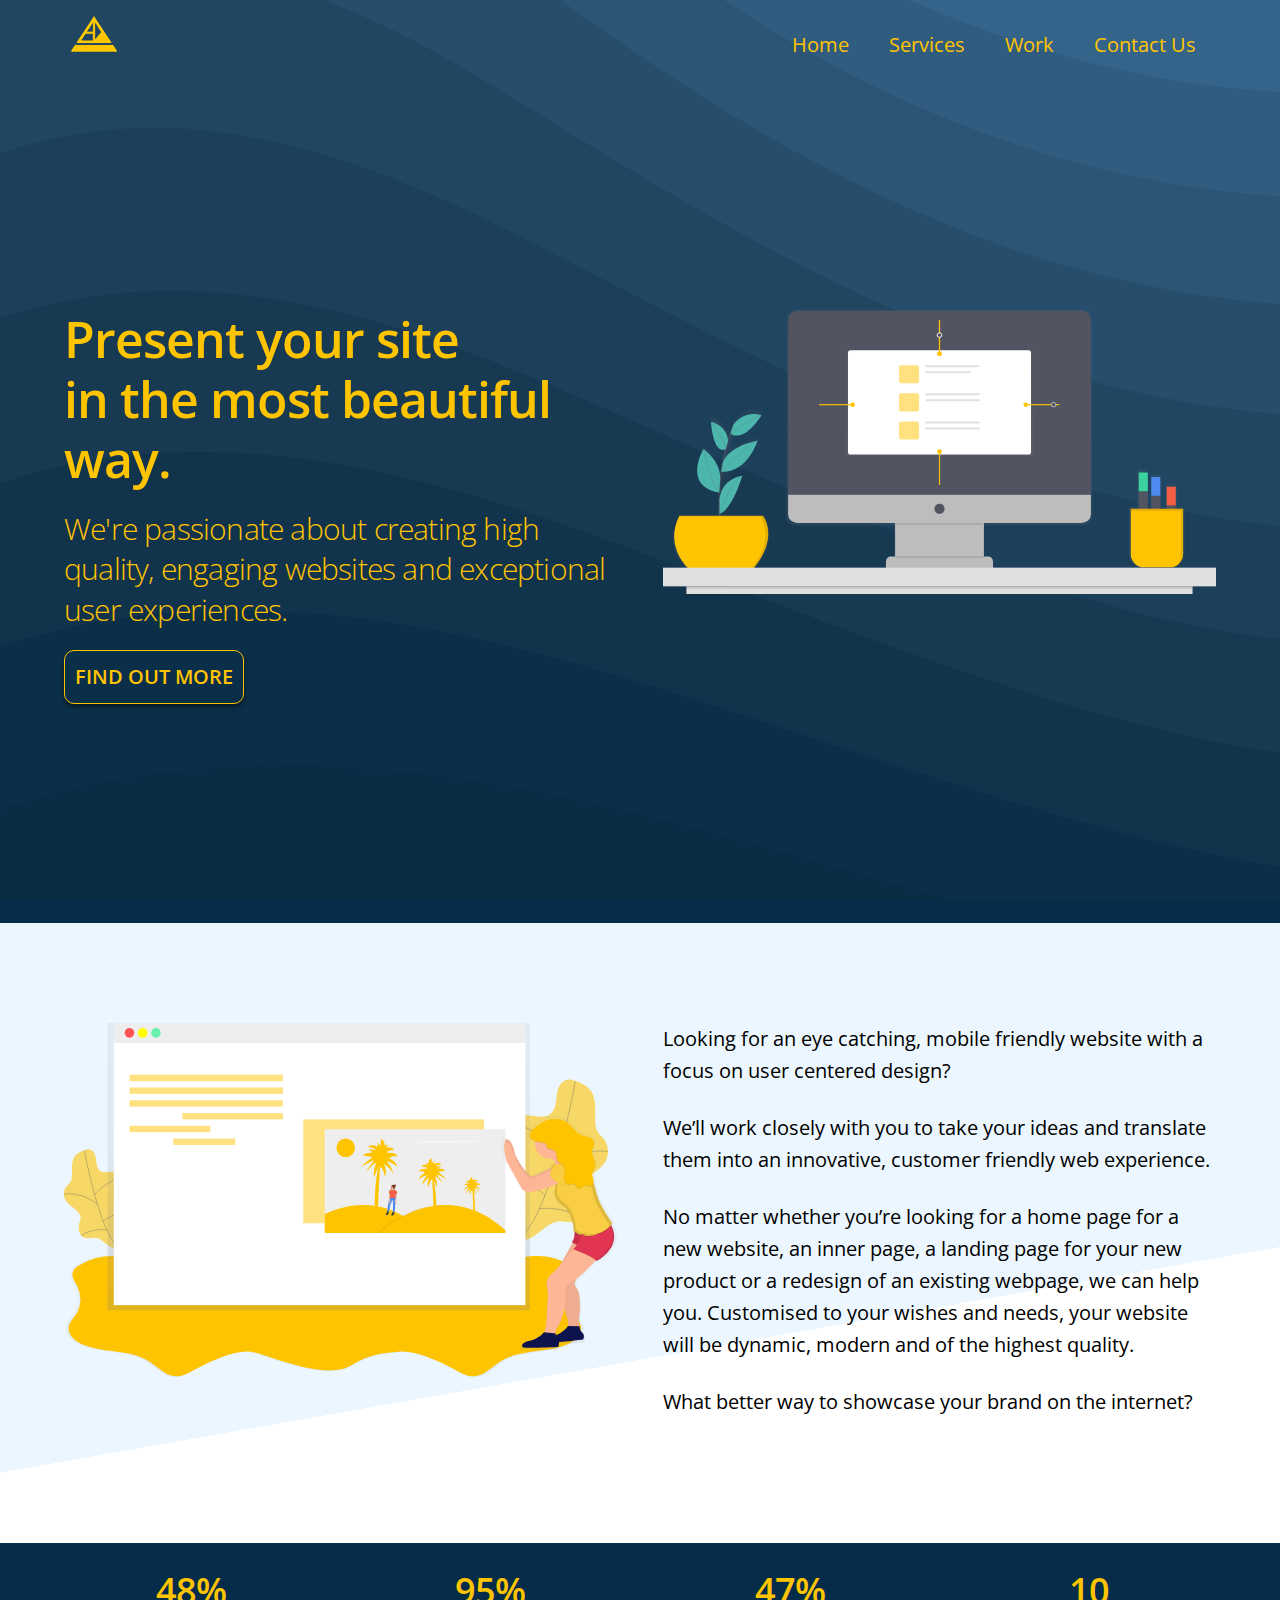
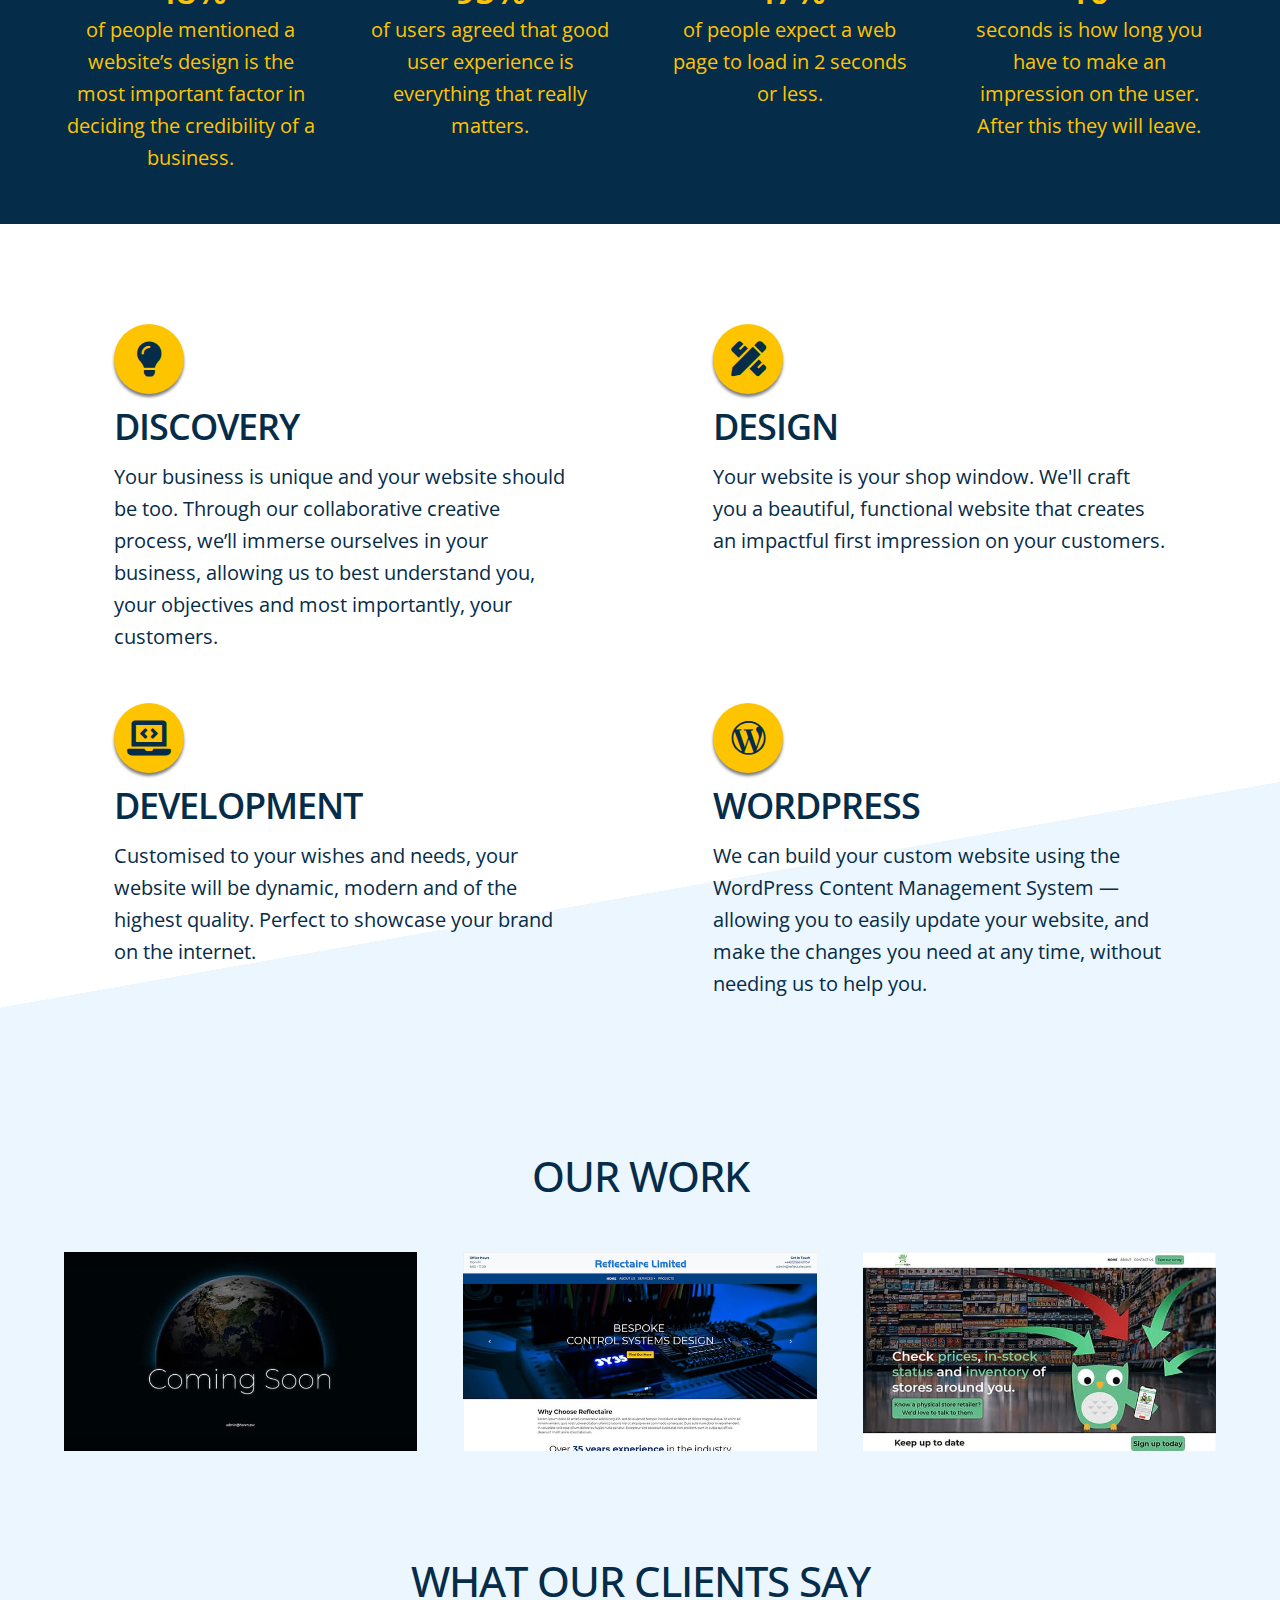
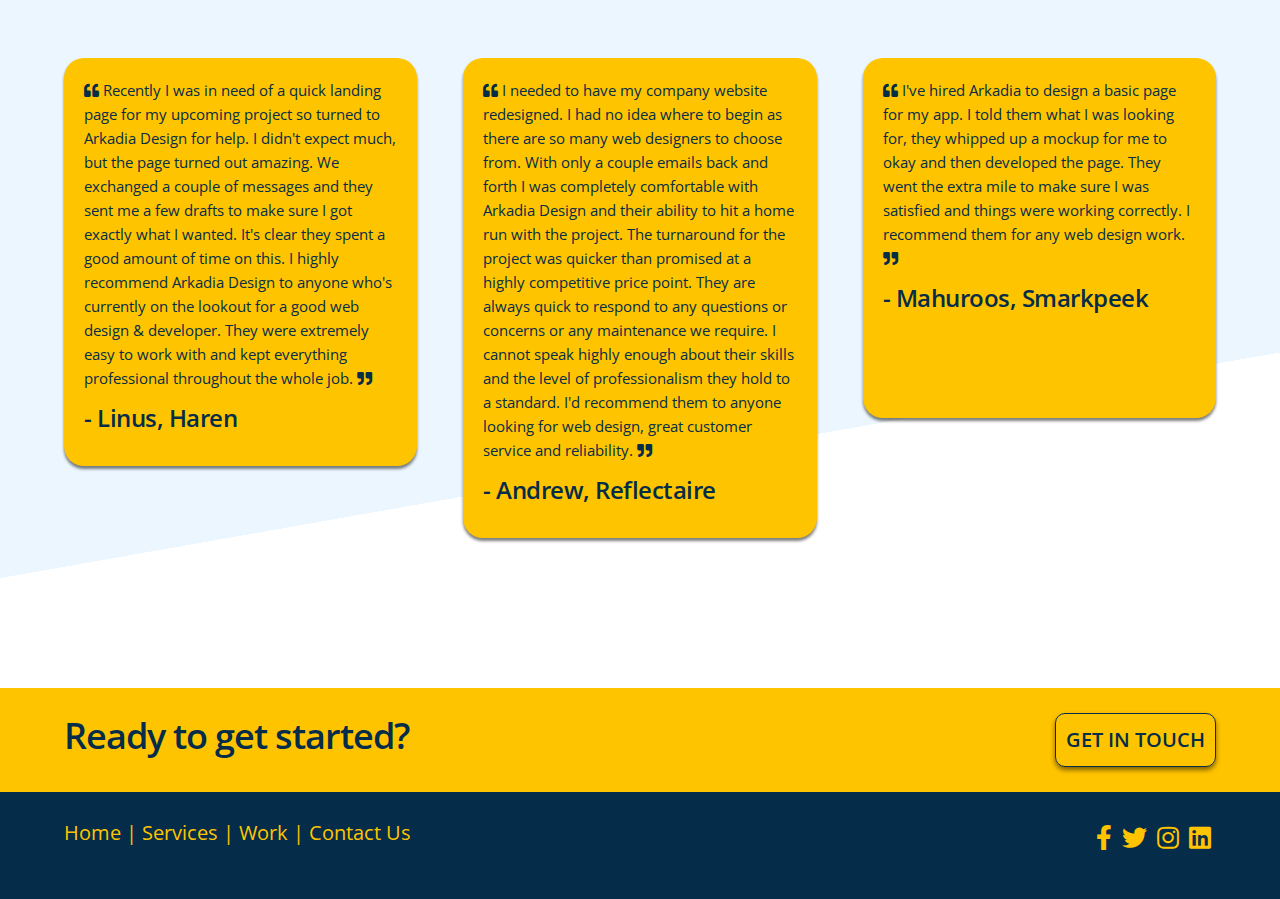
==== commit b1e0d272: "Add files via upload" ====
--- a/index.html
+++ b/index.html
@@ -6,7 +6,7 @@
    <meta name="viewport" content="width=device-width, initial-scale=1.0">
    <meta name="description" content="A creative web design service who are passionate about helping you and your business thrive in a digital world.">
    <meta name="author" content="Arkadia Design">
-   <meta name="theme-color" content="#052c49"/>
+   <meta name="theme-color" content="#052c49" />
    <link rel="icon" href="img/arkadia_favicon.png">
    <title>Arkadia Design</title>
 
@@ -14,7 +14,7 @@
    <noscript>
       <link rel="stylesheet" href="css/grid-style.min.css">
    </noscript>
-   <link rel="stylesheet" href="style.css">
+   <link rel="stylesheet" href="style.min.css">
    <!-- CUSTOM FONTS -->
    <noscript>
       <link href="https://fonts.googleapis.com/css?family=Open+Sans:300,400,600" rel="stylesheet" type="text/css">
@@ -92,6 +92,30 @@
       </div>
    </section>
 
+   <div class="divider">
+      <div class="container">
+         <div class="row">
+            <div class="three columns">
+               <h3 class="divider-heading">48%</h3>
+               <p>of people mentioned a website’s design is the most important factor in deciding the credibility of a business.</p>
+            </div>
+            <div class="three columns">
+               <h3 class="divider-heading">95%</h3>
+               <p> of users agreed that good user experience is everything that really matters.</p>
+            </div>
+            <div class="three columns">
+               <h3 class="divider-heading">47%</h3>
+               <p>of people expect a web page to load in 2 seconds or less.</p>
+            </div>
+            <div class="three columns">
+               <h3 class="divider-heading">10</h3>
+               <p> seconds is how long you have to make an impression on the user. After this they will leave.</p>
+            </div>
+         </div>
+      </div>
+
+   </div>
+
    <section class="section-services" id="services">
       <div class="container">
          <div class="row">
@@ -142,41 +166,31 @@
          <h2 class="section-heading">Our Work</h2>
 
          <div class="row portfolio-row">
-            <div class="three columns">
-               <a href="portfolio.html">
+            <div class="four columns">
+               <a href="haren.html">
 
                   <picture>
-                     <source media="(min-width: 800px)" srcset="img/expert-thumb.jpg">
-                     <source media="(max-width: 450px)" srcset="img/expert-thumb-350w.jpg">
-                     <img class="portfolio-thumb" src="img/expert-thumb.jpg" srcset="img/expert-thumb.jpg" alt="A preview image of a webpage">
+                     <source media="(min-width: 800px)" srcset="img/haren/haren-thumb.jpg">
+                     <source media="(max-width: 450px)" srcset="img/haren/haren-thumb-350w.jpg">
+                     <img class="portfolio-thumb" src="img/expert-thumb.jpg" srcset="img/haren/haren-thumb.jpg" alt="A preview image of a webpage">
                   </picture>
                </a>
             </div>
-            <div class="three columns">
-               <a href="portfolio.html">
-
+            <div class="four columns">
+               <a href="reflectaire.html">
                   <picture>
-                     <source media="(min-width: 800px)" srcset="img/haren-thumb.jpg">
-                     <source media="(max-width: 450px)" srcset="img/haren-thumb-350w.jpg">
-                     <img class="portfolio-thumb" src="img/expert-thumb.jpg" srcset="img/expert-thumb.jpg" alt="A preview image of a webpage">
+                     <source media="(min-width: 800px)" srcset="img/reflectaire/reflectaire-thumb.jpg">
+                     <source media="(max-width: 450px)" srcset="img/reflectaire/reflectaire-thumb-350w.jpg">
+                     <img class="portfolio-thumb" src="img/reflectaire-thumb.jpg" srcset="img/reflectaire/reflectaire-thumb.jpg" alt="A preview image of a webpage">
                   </picture>
                </a>
             </div>
-            <div class="three columns">
-               <a href="portfolio.html">
-                  <picture>
-                     <source media="(min-width: 800px)" srcset="img/reflectaire-thumb.jpg">
-                     <source media="(max-width: 450px)" srcset="img/reflectaire-thumb-350w.jpg">
-                     <img class="portfolio-thumb" src="img/reflectaire-thumb.jpg" srcset="img/reflectaire-thumb.jpg" alt="A preview image of a webpage">
-                  </picture>
-               </a>
-            </div>
-            <div class="three columns">
+            <div class="four columns">
                <a href="smarkpeek.html">
                   <picture>
-                     <source media="(min-width: 800px)" srcset="img/smarkpeek-thumb.jpg">
-                     <source media="(max-width: 450px)" srcset="img/smarkpeek-thumb-350w.jpg">
-                     <img class="portfolio-thumb" src="img/smarkpeek-thumb.jpg" srcset="img/smarkpeek-thumb.jpg" alt="A preview image of a webpage">
+                     <source media="(min-width: 800px)" srcset="img/smarkpeek/smarkpeek-thumb.jpg">
+                     <source media="(max-width: 450px)" srcset="img/smarkpeek/smarkpeek-thumb-350w.jpg">
+                     <img class="portfolio-thumb" src="img/smarkpeek/smarkpeek-thumb.jpg" srcset="img/smarkpeek-thumb.jpg" alt="A preview image of a webpage">
                   </picture>
                </a>
             </div>
@@ -187,18 +201,34 @@
 
    <section class="section-testimonials">
       <div class="container">
-         <h2 class="section-heading">What our clients say</h2>
-      </div>
-   </section>
-
-   <section class="section-touch">
+         <div class="row">
+            <h2 class="section-heading">What our clients say</h2>
+         </div>
+         <div class="row">
+            <div class="four columns testimonial-card">
+               <p class="testimonial-text"><i class="fas fa-quote-left"></i> Recently I was in need of a quick landing page for my upcoming project so turned to Arkadia Design for help. I didn't expect much, but the page turned out amazing. We exchanged a couple of messages and they sent me a few drafts to make sure I got exactly what I wanted. It's clear they spent a good amount of time on this. I highly recommend Arkadia Design to anyone who's currently on the lookout for a good web design &amp; developer. They were extremely easy to work with and kept everything professional throughout the whole job. <i class="fas fa-quote-right"></i></p>
+               <h5 class="testimonial-heading">- Linus, Haren</h5>
+            </div>
+            <div class="four columns testimonial-card">
+               <p class="testimonial-text"><i class="fas fa-quote-left"></i> I needed to have my company website redesigned. I had no idea where to begin as there are so many web designers to choose from. With only a couple emails back and forth I was completely comfortable with Arkadia Design and their ability to hit a home run with the project. The turnaround for the project was quicker than promised at a highly competitive price point. They are always quick to respond to any questions or concerns or any maintenance we require. I cannot speak highly enough about their skills and the level of professionalism they hold to a standard. I'd recommend them to anyone looking for web design, great customer service and reliability. <i class="fas fa-quote-right"></i></p>
+               <h5 class="testimonial-heading">- Andrew, Reflectaire</h5>
+            </div>
+            <div class="four columns testimonial-card">
+               <p class="testimonial-text"><i class="fas fa-quote-left"></i> I've hired Arkadia to design a basic page for my app. I told them what I was looking for, they whipped up a mockup for me to okay and then developed the page. They went the extra mile to make sure I was satisfied and things were working correctly. I recommend them for any web design work. <i class="fas fa-quote-right"></i></p>
+               <h5 class="testimonial-heading">- Mahuroos, Smarkpeek</h5>
+            </div>
+         </div>
+      </div>
+   </section>
+
+   <section class="section-touch section-call">
       <div class="container">
          <div class="row">
             <div class="nine columns">
-               <h3>Ready to get started?</h3>
-            </div>
-            <div class="three columns">
-               <a class="button btn-dark" href="contact.html">Get in touch</a>
+               <h3 class="call-text">Ready to get started?</h3>
+            </div>
+            <div class="three columns">
+               <a class="button btn-dark call-btn" href="contact.html">Get in touch</a>
             </div>
          </div>
       </div>
@@ -252,7 +282,7 @@
       giftofspeed2.type = 'text/css';
       var godefer2 = document.getElementsByTagName('link')[0];
       godefer2.parentNode.insertBefore(giftofspeed2, godefer2);
-      
+
       /* Third CSS File */
       var giftofspeed2 = document.createElement('link');
       giftofspeed2.rel = 'stylesheet';
@@ -260,7 +290,6 @@
       giftofspeed2.type = 'text/css';
       var godefer2 = document.getElementsByTagName('link')[0];
       godefer2.parentNode.insertBefore(giftofspeed2, godefer2);
-
    </script>
 
    <!-- Cookie Consent by https://TermsFeed.com -->
@@ -276,13 +305,10 @@
             "website_name": "Arkadia Design"
          });
       });
-
    </script>
    <noscript><a href="https://termsfeed.com/cookie-consent/">Cookie Consent by TermsFeed</a></noscript>
    <!-- End Cookie Consent -->
 
    <script src="js/main.js"></script>
 
-</body>
-
-</html>
+</body></html>
--- a/css/grid-style.min.css
+++ b/css/grid-style.min.css
@@ -1 +1 @@
-.container{position:relative;width:100%;max-width:1600px;margin:auto;padding:3vw;-webkit-box-sizing:border-box;box-sizing:border-box}.column,.columns{width:100%;float:left;-webkit-box-sizing:border-box;box-sizing:border-box}@media(min-width:400px){.container{width:80%;padding:0}}@media(min-width:550px){.container{width:90%}.column,.columns{margin-left:4%}.column:first-child,.columns:first-child{margin-left:0}.one.column,.one.columns{width:4.66666666667%}.two.columns{width:13.3333333333%}.three.columns{width:22%}.four.columns{width:30.6666666667%}.five.columns{width:39.3333333333%}.six.columns{width:48%}.seven.columns{width:56.6666666667%}.eight.columns{width:65.3333333333%}.nine.columns{width:74%}.ten.columns{width:82.6666666667%}.eleven.columns{width:91.3333333333%}.twelve.columns{width:100%;margin-left:0}.one-third.column{width:30.6666666667%}.two-thirds.column{width:65.3333333333%}.one-half.column{width:48%}.offset-by-one.column,.offset-by-one.columns{margin-left:8.66666666667%}.offset-by-two.column,.offset-by-two.columns{margin-left:17.3333333333%}.offset-by-three.column,.offset-by-three.columns{margin-left:26%}.offset-by-four.column,.offset-by-four.columns{margin-left:34.6666666667%}.offset-by-five.column,.offset-by-five.columns{margin-left:43.3333333333%}.offset-by-six.column,.offset-by-six.columns{margin-left:52%}.offset-by-seven.column,.offset-by-seven.columns{margin-left:60.6666666667%}.offset-by-eight.column,.offset-by-eight.columns{margin-left:69.3333333333%}.offset-by-nine.column,.offset-by-nine.columns{margin-left:78%}.offset-by-ten.column,.offset-by-ten.columns{margin-left:86.6666666667%}.offset-by-eleven.column,.offset-by-eleven.columns{margin-left:95.3333333333%}.offset-by-one-third.column,.offset-by-one-third.columns{margin-left:34.6666666667%}.offset-by-two-thirds.column,.offset-by-two-thirds.columns{margin-left:69.3333333333%}.offset-by-one-half.column,.offset-by-one-half.columns{margin-left:52%}}html{font-size:62.5%}body{line-height:1.6;font-weight:400}h1,h2,h3,h4,h5,h6{margin-top:0;margin-bottom:2rem;font-weight:300}h1{font-size:4rem;line-height:1.2;letter-spacing:-.1rem}h2{font-size:3.6rem;line-height:1.25;letter-spacing:-.1rem}h3{font-size:3rem;line-height:1.3;letter-spacing:-.1rem}h4{font-size:2.4rem;line-height:1.35;letter-spacing:-.08rem}h5{font-size:1.8rem;line-height:1.5;letter-spacing:-.05rem}h6{font-size:1.5rem;line-height:1.6;letter-spacing:0}@media(min-width:550px){h1{font-size:5rem}h2{font-size:4.2rem}h3{font-size:3.6rem}h4{font-size:3rem}h5{font-size:2.4rem}h6{font-size:1.5rem}}p{margin-top:0;font-size:2rem}a{color:#1eaedb}a:hover{color:#0fa0ce}.button,button,input[type=button],input[type=reset],input[type=submit]{display:inline-block;padding:10px;text-align:center;font-size:2rem;font-weight:600;text-transform:uppercase;text-decoration:none;border-radius:10px;border:1px solid #ffc400;cursor:pointer;-webkit-box-sizing:border-box;box-sizing:border-box}.button:focus,.button:hover,button:focus,button:hover,input[type=button]:focus,input[type=button]:hover,input[type=reset]:focus,input[type=reset]:hover,input[type=submit]:focus,input[type=submit]:hover{outline:0;-webkit-transition:all .5s ease 0s;transition:all .5s ease 0s}input[type=email],input[type=number],input[type=password],input[type=search],input[type=tel],input[type=text],input[type=url],select,textarea{height:38px;padding:6px 10px;background-color:#fff;border:1px solid #d1d1d1;border-radius:4px;-webkit-box-shadow:none;box-shadow:none;-webkit-box-sizing:border-box;box-sizing:border-box}input[type=email],input[type=number],input[type=password],input[type=search],input[type=tel],input[type=text],input[type=url],textarea{-webkit-appearance:none;-moz-appearance:none;appearance:none}textarea{min-height:65px;padding-top:6px;padding-bottom:6px}input[type=email]:focus,input[type=number]:focus,input[type=password]:focus,input[type=search]:focus,input[type=tel]:focus,input[type=text]:focus,input[type=url]:focus,select:focus,textarea:focus{border:1px solid #33c3f0;outline:0}label,legend{display:block;margin-bottom:.5rem;font-weight:600}fieldset{padding:0;border-width:0}input[type=checkbox],input[type=radio]{display:inline}label>.label-body{display:inline-block;margin-left:.5rem;font-weight:400}ul{list-style:circle inside}ol{list-style:decimal inside}ol,ul{padding-left:0;margin-top:0}ol ol,ol ul,ul ol,ul ul{margin:1.5rem 0 1.5rem 3rem;font-size:90%}li{margin-bottom:1rem}code{padding:.2rem .5rem;margin:0 .2rem;font-size:90%;white-space:nowrap;background:#f1f1f1;border:1px solid #e1e1e1;border-radius:4px}pre>code{display:block;padding:1rem 1.5rem;white-space:pre}td,th{padding:12px 15px;text-align:left;border-bottom:1px solid #e1e1e1}td:first-child,th:first-child{padding-left:0}td:last-child,th:last-child{padding-right:0}.button,button{margin-bottom:1rem}fieldset,input,select,textarea{margin-bottom:1.5rem}blockquote,dl,figure,form,ol,p,pre,table,ul{margin-bottom:2.5rem}.u-full-width{width:100%;-webkit-box-sizing:border-box;box-sizing:border-box}.u-max-full-width{max-width:100%;-webkit-box-sizing:border-box;box-sizing:border-box}.u-pull-right{float:right}.u-pull-left{float:left}hr{margin-top:3rem;margin-bottom:3rem;border-width:0;border-top:5px solid #052c49}.container:after,.row:after,.u-cf{content:"";display:table;clear:both}+.container{position:relative;width:100%;max-width:1600px;margin:auto;padding:3vw;-webkit-box-sizing:border-box;box-sizing:border-box}.column,.columns{width:100%;float:left;-webkit-box-sizing:border-box;box-sizing:border-box}@media(min-width:400px){.container{width:80%;padding:0}}@media(min-width:550px){.container{width:90%}.column,.columns{margin-left:4%}.column:first-child,.columns:first-child{margin-left:0}.one.column,.one.columns{width:4.66666666667%}.two.columns{width:13.3333333333%}.three.columns{width:22%}.four.columns{width:30.6666666667%}.five.columns{width:39.3333333333%}.six.columns{width:48%}.seven.columns{width:56.6666666667%}.eight.columns{width:65.3333333333%}.nine.columns{width:74.0%}.ten.columns{width:82.6666666667%}.eleven.columns{width:91.3333333333%}.twelve.columns{width:100%;margin-left:0}.one-third.column{width:30.6666666667%}.two-thirds.column{width:65.3333333333%}.one-half.column{width:48%}.offset-by-one.column,.offset-by-one.columns{margin-left:8.66666666667%}.offset-by-two.column,.offset-by-two.columns{margin-left:17.3333333333%}.offset-by-three.column,.offset-by-three.columns{margin-left:26%}.offset-by-four.column,.offset-by-four.columns{margin-left:34.6666666667%}.offset-by-five.column,.offset-by-five.columns{margin-left:43.3333333333%}.offset-by-six.column,.offset-by-six.columns{margin-left:52%}.offset-by-seven.column,.offset-by-seven.columns{margin-left:60.6666666667%}.offset-by-eight.column,.offset-by-eight.columns{margin-left:69.3333333333%}.offset-by-nine.column,.offset-by-nine.columns{margin-left:78.0%}.offset-by-ten.column,.offset-by-ten.columns{margin-left:86.6666666667%}.offset-by-eleven.column,.offset-by-eleven.columns{margin-left:95.3333333333%}.offset-by-one-third.column,.offset-by-one-third.columns{margin-left:34.6666666667%}.offset-by-two-thirds.column,.offset-by-two-thirds.columns{margin-left:69.3333333333%}.offset-by-one-half.column,.offset-by-one-half.columns{margin-left:52%}}html{font-size:62.5%}body{line-height:1.6;font-weight:400}h1,h2,h3,h4,h5,h6{margin-top:0;margin-bottom:2rem;font-weight:300}h1{font-size:4.0rem;line-height:1.2;letter-spacing:-.1rem}h2{font-size:3.6rem;line-height:1.25;letter-spacing:-.1rem}h3{font-size:3.0rem;line-height:1.3;letter-spacing:-.1rem}h4{font-size:2.4rem;line-height:1.35;letter-spacing:-.08rem}h5{font-size:1.8rem;line-height:1.5;letter-spacing:-.05rem}h6{font-size:1.5rem;line-height:1.6;letter-spacing:0}@media(min-width:550px){h1{font-size:5.0rem}h2{font-size:4.2rem}h3{font-size:3.6rem}h4{font-size:3.0rem}h5{font-size:2.4rem}h6{font-size:1.5rem}}p{margin-top:0;font-size:2rem}a{color:#1eaedb}a:hover{color:#0fa0ce}.button,button,input[type="submit"],input[type="reset"],input[type="button"]{display:inline-block;padding:10px;text-align:center;font-size:2rem;font-weight:600;text-transform:uppercase;text-decoration:none;border-radius:10px;border:1px solid #ffc400;cursor:pointer;-webkit-box-sizing:border-box;box-sizing:border-box}.button:hover,button:hover,input[type="submit"]:hover,input[type="reset"]:hover,input[type="button"]:hover,.button:focus,button:focus,input[type="submit"]:focus,input[type="reset"]:focus,input[type="button"]:focus{outline:0;-webkit-transition:all .5s ease 0s;transition:all .5s ease 0s}input[type="email"],input[type="number"],input[type="search"],input[type="text"],input[type="tel"],input[type="url"],input[type="password"],textarea,select{height:38px;padding:6px 10px;background-color:#fff;border:1px solid #d1d1d1;border-radius:4px;-webkit-box-shadow:none;box-shadow:none;-webkit-box-sizing:border-box;box-sizing:border-box}input[type="email"],input[type="number"],input[type="search"],input[type="text"],input[type="tel"],input[type="url"],input[type="password"],textarea{-webkit-appearance:none;-moz-appearance:none;appearance:none}textarea{min-height:65px;padding-top:6px;padding-bottom:6px}input[type="email"]:focus,input[type="number"]:focus,input[type="search"]:focus,input[type="text"]:focus,input[type="tel"]:focus,input[type="url"]:focus,input[type="password"]:focus,textarea:focus,select:focus{border:1px solid #33c3f0;outline:0}label,legend{display:block;margin-bottom:.5rem;font-weight:600}fieldset{padding:0;border-width:0}input[type="checkbox"],input[type="radio"]{display:inline}label>.label-body{display:inline-block;margin-left:.5rem;font-weight:normal}ul{list-style:circle inside}ol{list-style:decimal inside}ol,ul{padding-left:0;margin-top:0}ul ul,ul ol,ol ol,ol ul{margin:1.5rem 0 1.5rem 3rem;font-size:90%}li{margin-bottom:1rem}code{padding:.2rem .5rem;margin:0 .2rem;font-size:90%;white-space:nowrap;background:#f1f1f1;border:1px solid #e1e1e1;border-radius:4px}pre>code{display:block;padding:1rem 1.5rem;white-space:pre}th,td{padding:12px 15px;text-align:left;border-bottom:1px solid #e1e1e1}th:first-child,td:first-child{padding-left:0}th:last-child,td:last-child{padding-right:0}input,textarea,select,fieldset{margin-bottom:1.5rem}pre,blockquote,dl,figure,table,p,ul,ol,form{margin-bottom:2.5rem}.u-full-width{width:100%;-webkit-box-sizing:border-box;box-sizing:border-box}.u-max-full-width{max-width:100%;-webkit-box-sizing:border-box;box-sizing:border-box}.u-pull-right{float:right}.u-pull-left{float:left}hr{margin-top:3rem;margin-bottom:3rem;border-width:0;border-top:5px solid #052c49}.container:after,.row:after,.u-cf{content:"";display:table;clear:both}--- a/style.min.css
+++ b/style.min.css
@@ -0,0 +1,8 @@
+:root {
+   --primary-color: #052c49;
+   --secondary-color: #FFC400;
+   --background-color: #ecf6fe;
+   --background-image: url("data:image/svg+xml,%3Csvg xmlns='http://www.w3.org/2000/svg' width='100%25' height='100%25' viewBox='0 0 1600 800'%3E%3Cg fill-opacity='0.29'%3E%3Cpath fill='%23192f41' d='M486 705.8c-109.3-21.8-223.4-32.2-335.3-19.4C99.5 692.1 49 703 0 719.8V800h843.8c-115.9-33.2-230.8-68.1-347.6-92.2C492.8 707.1 489.4 706.5 486 705.8z'/%3E%3Cpath fill='%231e374c' d='M1600 0H0v719.8c49-16.8 99.5-27.8 150.7-33.5c111.9-12.7 226-2.4 335.3 19.4c3.4 0.7 6.8 1.4 10.2 2c116.8 24 231.7 59 347.6 92.2H1600V0z'/%3E%3Cpath fill='%23223f57' d='M478.4 581c3.2 0.8 6.4 1.7 9.5 2.5c196.2 52.5 388.7 133.5 593.5 176.6c174.2 36.6 349.5 29.2 518.6-10.2V0H0v574.9c52.3-17.6 106.5-27.7 161.1-30.9C268.4 537.4 375.7 554.2 478.4 581z'/%3E%3Cpath fill='%23264762' d='M0 0v429.4c55.6-18.4 113.5-27.3 171.4-27.7c102.8-0.8 203.2 22.7 299.3 54.5c3 1 5.9 2 8.9 3c183.6 62 365.7 146.1 562.4 192.1c186.7 43.7 376.3 34.4 557.9-12.6V0H0z'/%3E%3Cpath fill='%232b506e' d='M181.8 259.4c98.2 6 191.9 35.2 281.3 72.1c2.8 1.1 5.5 2.3 8.3 3.4c171 71.6 342.7 158.5 531.3 207.7c198.8 51.8 403.4 40.8 597.3-14.8V0H0v283.2C59 263.6 120.6 255.7 181.8 259.4z'/%3E%3Cpath fill='%232f5879' d='M1600 0H0v136.3c62.3-20.9 127.7-27.5 192.2-19.2c93.6 12.1 180.5 47.7 263.3 89.6c2.6 1.3 5.1 2.6 7.7 3.9c158.4 81.1 319.7 170.9 500.3 223.2c210.5 61 430.8 49 636.6-16.6V0z'/%3E%3Cpath fill='%23346084' d='M454.9 86.3C600.7 177 751.6 269.3 924.1 325c208.6 67.4 431.3 60.8 637.9-5.3c12.8-4.1 25.4-8.4 38.1-12.9V0H288.1c56 21.3 108.7 50.6 159.7 82C450.2 83.4 452.5 84.9 454.9 86.3z'/%3E%3Cpath fill='%2338688f' d='M1600 0H498c118.1 85.8 243.5 164.5 386.8 216.2c191.8 69.2 400 74.7 595 21.1c40.8-11.2 81.1-25.2 120.3-41.7V0z'/%3E%3Cpath fill='%233d719a' d='M1397.5 154.8c47.2-10.6 93.6-25.3 138.6-43.8c21.7-8.9 43-18.8 63.9-29.5V0H643.4c62.9 41.7 129.7 78.2 202.1 107.4C1020.4 178.1 1214.2 196.1 1397.5 154.8z'/%3E%3Cpath fill='%234179a6' d='M1315.3 72.4c75.3-12.6 148.9-37.1 216.8-72.4h-723C966.8 71 1144.7 101 1315.3 72.4z'/%3E%3C/g%3E%3C/svg%3E");
+   /* background by SVGBackgrounds.com */
+}
+body,html{font-family:'Open Sans',sans-serif;height:100%;margin:0}*{list-style:none;margin:0;outline:0;padding:0;text-decoration:none}body{margin:0;padding:0}.button{background-color:transparent;-webkit-box-shadow:0 3px 5px 0 rgba(0,0,0,.5);box-shadow:0 3px 5px 0 rgba(0,0,0,.5);color:var(--secondary-color)}.button:hover{background-color:var(--secondary-color);color:var(--primary-color);-webkit-transform:scale(1.1);transform:scale(1.1)}.btn-dark{background-color:transparent;border-color:var(--primary-color);color:var(--primary-color)}.btn-dark:hover{background-color:var(--primary-color);color:var(--secondary-color)}header{background-color:var(--primary-color);display:-webkit-inline-box;display:-ms-inline-flexbox;display:inline-flex;height:8%;width:100%}.main-header{background-attachment:fixed;background-color:var(--primary-color);background-image:var(--background-image);background-size:cover}nav{float:right;width:auto}.nav-logo{padding-top:10px}nav ul{display:table;float:right;margin:0}nav ul li{float:left;margin:0}nav ul li:last-child{padding-right:0}nav ul li a{color:var(--secondary-color);display:inline-block;font-size:2rem;padding:25px 20px;-webkit-transition:all .5s ease 0s;transition:all .5s ease 0s}nav ul li a:hover{background-color:var(--secondary-color);color:var(--primary-color);-webkit-transition:all .5s ease 0s;transition:all .5s ease 0s}nav ul li a:hover i{color:var(--primary-color);-webkit-transition:all .5s ease 0s;transition:all .5s ease 0s}nav ul li a i{color:var(--secondary-color);padding-right:10px;-webkit-transition:all .5s ease 0s;transition:all .5s ease 0s}.toggle-menu ul{display:table;width:25px}.toggle-menu ul li{background-color:var(--secondary-color);height:3px;margin-bottom:4px;width:100%}.toggle-menu ul li:last-child{margin-bottom:0}input[type=checkbox],label{display:none}@media only screen and (max-width:1601px){.nav-logo{padding-left:0;padding-top:0}}@media only screen and (max-width:980px){header{padding:20px 0}.nav-logo{padding-left:0;padding-top:0}input[type=checkbox]{background:0;left:-9999px;position:absolute;top:-9999px}input[type=checkbox]:focus{background:0}label{cursor:pointer;display:inline-block;float:right;padding:8px 10px}input[type=checkbox]:checked ~ nav{display:block}nav{background-color:var(--secondary-color);display:none;padding:0;position:absolute;right:0;top:53px;z-index:99}nav ul{width:auto}nav ul li{display:table;float:none;padding:0;width:100%}nav ul li a{border-bottom:1px solid rgba(225,225,225,0.1);color:var(--primary-color);display:block;font-size:15px;padding:10px 20px}}@media only screen and (max-width:360px){nav{top:47px}}.masthead{align-items:center;background-attachment:fixed;background-color:var(--primary-color);background-image:var(--background-image);background-size:cover;display:grid;-webkit-box-align:center;-ms-flex-align:center;height:92.5%}.masthead-title{color:var(--secondary-color);font-weight:600}.masthead-text{color:var(--secondary-color)}.page-heading{padding:50px 0;text-align:center}.page-title{color:var(--secondary-color);font-weight:600;text-transform:capitalize}section{padding-bottom:100px;width:100%}.section-heading{color:var(--primary-color);font-weight:500;margin-bottom:50px;text-align:center;text-transform:uppercase}.section-text{text-align:left}.section-about{background-image:-webkit-linear-gradient(100deg,#fff 35%,var(--background-color) 35%);padding-top:100px}.section-services{background-image:-webkit-linear-gradient(100deg,var(--background-color) 35%,#fff 35%)}.section-work{background-color:var(--background-color)}.section-testimonials{background-image:-webkit-linear-gradient(100deg,#fff 35%,var(--background-color) 35%)}.divider{background-color:var(--primary-color);color:var(--secondary-color);margin-bottom:100px;padding:25px 0;text-align:center}.divider-heading{font-weight:600;margin:0;padding:0}.section-call{background-color:var(--secondary-color);margin:0;padding:25px 0}.call-text{color:var(--primary-color);font-weight:600;margin:0;padding:0}.call-btn{float:right}.service-card{color:var(--primary-color);margin-bottom:50px;min-height:250px;padding:0 50px;text-align:left}.service-heading{font-weight:600;margin:1rem 0;text-transform:uppercase}.service-text{margin:0;padding:0}.service-icon{background-color:var(--secondary-color);border-radius:50%;-webkit-box-shadow:0 3px 3px 0 rgba(0,0,0,0.5);box-shadow:0 3px 3px 0 rgba(0,0,0,0.5);color:var(--primary-color);display:inline-block;font-size:3.5rem;height:7rem;line-height:7rem;text-align:center;width:7rem}.testimonial-card{background-color:var(--secondary-color);border-radius:20px;-webkit-box-shadow:0 3px 3px 0 rgba(0,0,0,0.5);box-shadow:0 3px 3px 0 rgba(0,0,0,0.5);color:var(--primary-color);margin-bottom:50px;min-height:360px;padding:20px}.testimonial-heading{font-weight:600;margin:1rem 0}.testimonial-text{font-size:1.5rem;margin:0;padding:0}.testimonial-text strong{font-weight:600}.portfolio-thumb{width:364px}.portfolio-thumb:hover{-webkit-box-shadow:0 10px 10px 0 rgba(0,0,0,.6);box-shadow:0 10px 10px 0 rgba(0,0,0,.6);-webkit-transform:scale(1.5);transform:scale(1.5);-webkit-transition:all .3s ease-in-out;transition:all .3s ease-in-out}.portfolio-row{margin-top:50px}.section-portfolio{background-image:-webkit-linear-gradient(100deg,#fff 35%,var(--background-color) 35%)}.portfolio-body{background-color:var(--primary-color)}.portfolio-title{color:var(--primary-color);font-weight:400;text-align:left}.portfolio-text{color:var(--primary-color)}.section-contact{padding-bottom:50px}.contactForm{color:var(--secondary-color)}.contactForm label{color:var(--secondary-color);display:grid;font-size:2rem;text-transform:uppercase}@media only screen and (max-width:980px){.contactForm label{float:left}}.contactForm input,textarea{-webkit-box-sizing:none;box-sizing:none;width:75%}.contactForm textarea{height:200px}.section-contact,.contact-nav{background-attachment:fixed;background-color:var(--primary-color);background-image:url(img/contact_image.svg);background-repeat:no-repeat;background-size:contain}.contact-details strong{font-weight:600}footer{background-attachment:fixed;background-color:var(--primary-color);background-size:cover;color:var(--secondary-color);padding:25px 0}footer a{color:var(--secondary-color)}.footer-link:hover{background-color:var(--secondary-color);border-radius:5px;color:var(--primary-color);padding:3px;-webkit-transition:all .5s ease 0s;transition:all .5s ease 0s}.social-icon{float:right;font-size:2.5rem;margin:0 5px}.social-icon:hover{color:white}.contact-footer .social-media{padding-right:40px}@media(max-width:499px){.masthead{height:100%}.masthead .row,.masthead-content{padding-top:0}.masthead-image{margin-bottom:50px;margin-top:50px}.call-btn{float:left}.portfolio-thumb{max-width:350px}.contactForm .page-heading{padding-bottom:0;padding-top:120px}.contactForm label,.contactForm input,.contactForm textarea{float:left;width:100%}}@media(max-width:1366px) and (min-width:700px){header{height:10%}.portfolio-thumb{max-width:100%}.section-contact,.section-contact label{color:white}.contactForm label,.contactForm input,.contactForm textarea{float:left;width:100%}}